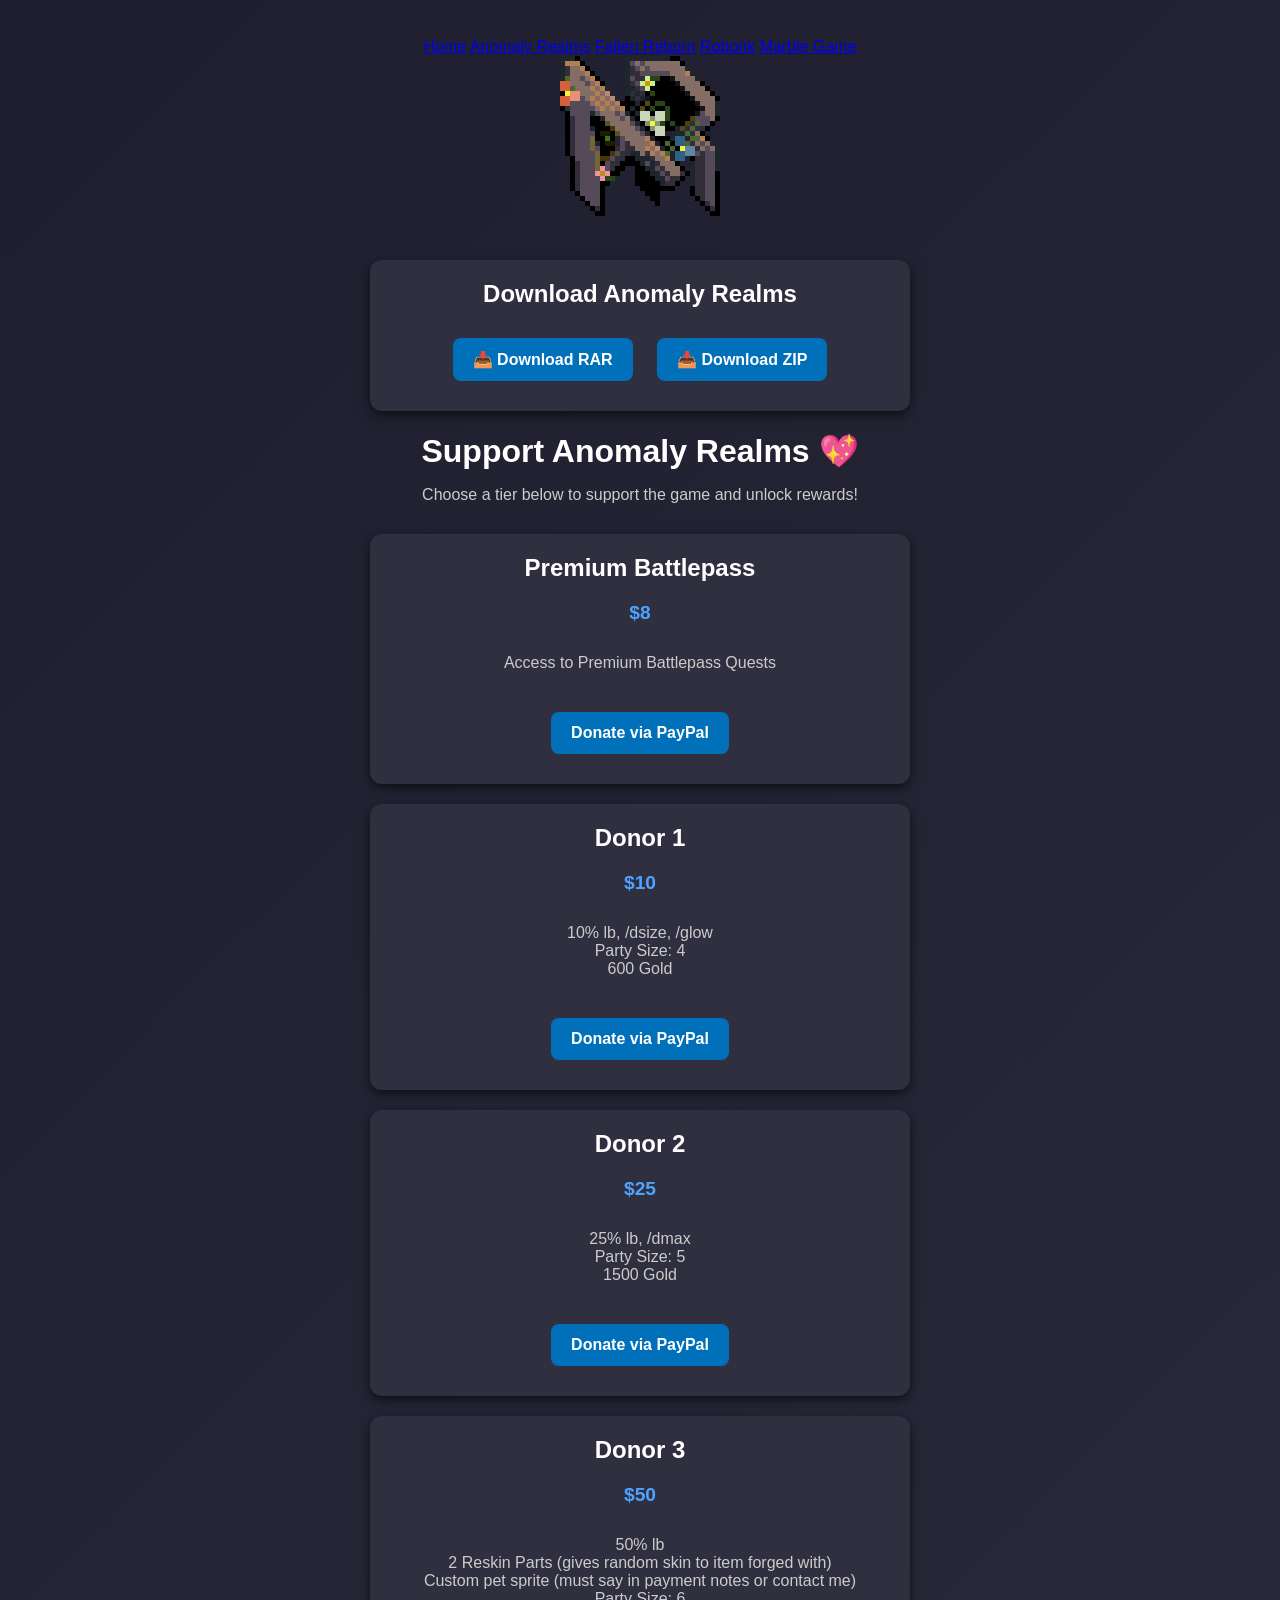
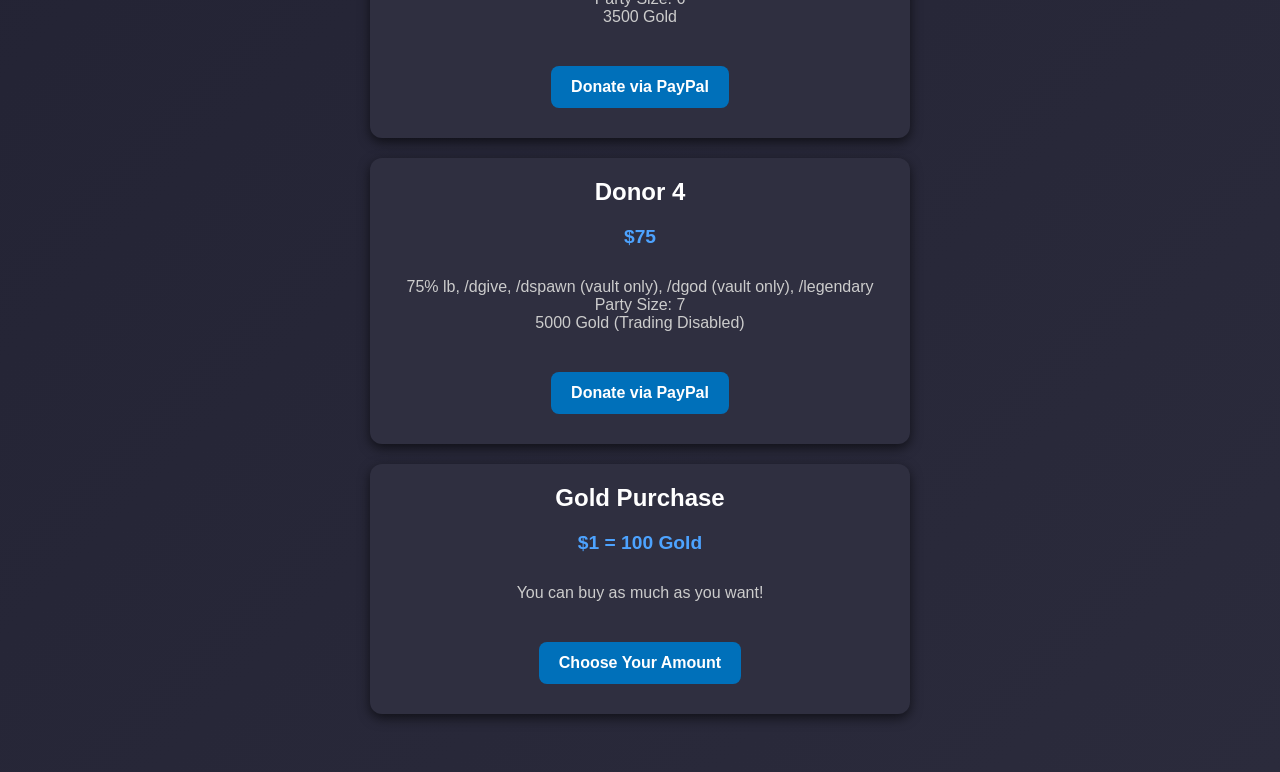
==== support/anomaly.html @ df29c0ed "push" ====
<!DOCTYPE html>
<html lang="en">
<head>
  <meta charset="UTF-8">
  <title>Support & Donations</title>
  <meta name="viewport" content="width=device-width, initial-scale=1">
  <style>
    body {
      font-family: Arial, sans-serif;
      background: linear-gradient(135deg, #1e1e2f, #2b2b3c);
      color: #f1f1f1;
      text-align: center;
      padding: 30px;
    }
    h1 {
      color: #ffffff;
      margin-bottom: 10px;
    }
    p {
      margin-bottom: 30px;
      color: #cccccc;
    }
    .tier, .download {
      background: #2f2f40;
      border-radius: 12px;
      padding: 20px;
      margin: 20px auto;
      max-width: 500px;
      box-shadow: 0 4px 12px rgba(0,0,0,0.6);
    }
    .tier h2, .download h2 {
      margin-top: 0;
      color: #ffffff;
    }
    .price {
      font-size: 1.2em;
      font-weight: bold;
      color: #4da3ff;
    }
    .donate-btn, .download-btn {
      display: inline-block;
      margin: 10px;
      padding: 12px 20px;
      background: #0070ba;
      color: white;
      border-radius: 8px;
      text-decoration: none;
      font-weight: bold;
      transition: background 0.3s;
    }
    .donate-btn:hover, .download-btn:hover {
      background: #005c94;
    }
    .logo {
      width: 160px;
      height: auto;
      margin-bottom: 20px;
    }
  </style>
</head>
<body>
    <!-- Navigation -->
    <nav>
    <a href="../index.html">Home</a>
    <a href="anomaly.html">Anomaly Realms</a>
    <a href="fallen.html">Fallen Reborn</a>
    <a href="robonk.html">Robonk</a>
    <a href="marble.html">Marble Game</a>
  </nav>

  <!-- Logo -->
  <img src="../logo.png" alt="Anomaly Realms Logo" class="logo">

  <!-- Download Section -->
  <div class="download">
    <h2>Download Anomaly Realms</h2>
    <a class="download-btn" href="https://github.com/WorkerDave/WorkerDave.github.io/raw/main/Anomaly.rar">📥 Download RAR</a>
    <a class="download-btn" href="https://github.com/WorkerDave/WorkerDave.github.io/raw/main/Anomaly.zip">📥 Download ZIP</a>
  </div>

  <h1>Support Anomaly Realms 💖</h1>
  <p>Choose a tier below to support the game and unlock rewards!</p>

  <!-- Premium Battlepass -->
  <div class="tier">
    <h2>Premium Battlepass</h2>
    <p class="price">$8</p>
    <p>Access to Premium Battlepass Quests</p>
    <a class="donate-btn" 
       href="https://www.paypal.com/paypalme/WorkerDave/8" 
       target="_blank">Donate via PayPal</a>
  </div>

  <!-- Donor 1 -->
  <div class="tier">
    <h2>Donor 1</h2>
    <p class="price">$10</p>
    <p>10% lb, /dsize, /glow<br>Party Size: 4<br>600 Gold</p>
    <a class="donate-btn" 
       href="https://www.paypal.com/paypalme/WorkerDave/10" 
       target="_blank">Donate via PayPal</a>
  </div>

  <!-- Donor 2 -->
  <div class="tier">
    <h2>Donor 2</h2>
    <p class="price">$25</p>
    <p>25% lb, /dmax<br>Party Size: 5<br>1500 Gold</p>
    <a class="donate-btn" 
       href="https://www.paypal.com/paypalme/WorkerDave/25" 
       target="_blank">Donate via PayPal</a>
  </div>

  <!-- Donor 3 -->
  <div class="tier">
    <h2>Donor 3</h2>
    <p class="price">$50</p>
    <p>50% lb<br>2 Reskin Parts  (gives random skin to item forged with)<br>Custom pet sprite (must say in payment notes or contact me)<br>Party Size: 6<br>3500 Gold</p>
    <a class="donate-btn" 
       href="https://www.paypal.com/paypalme/WorkerDave/50" 
       target="_blank">Donate via PayPal</a>
  </div>

  <!-- Donor 4 -->
  <div class="tier">
    <h2>Donor 4</h2>
    <p class="price">$75</p>
    <p>75% lb, /dgive, /dspawn (vault only), /dgod (vault only), /legendary<br>
    Party Size: 7<br>5000 Gold (Trading Disabled)</p>
    <a class="donate-btn" 
       href="https://www.paypal.com/paypalme/WorkerDave/75" 
       target="_blank">Donate via PayPal</a>
  </div>

  <!-- Gold Option -->
  <div class="tier">
    <h2>Gold Purchase</h2>
    <p class="price">$1 = 100 Gold</p>
    <p>You can buy as much as you want!</p>
    <a class="donate-btn" 
       href="https://www.paypal.com/paypalme/WorkerDave" 
       target="_blank">Choose Your Amount</a>
  </div>
</body>
</html>
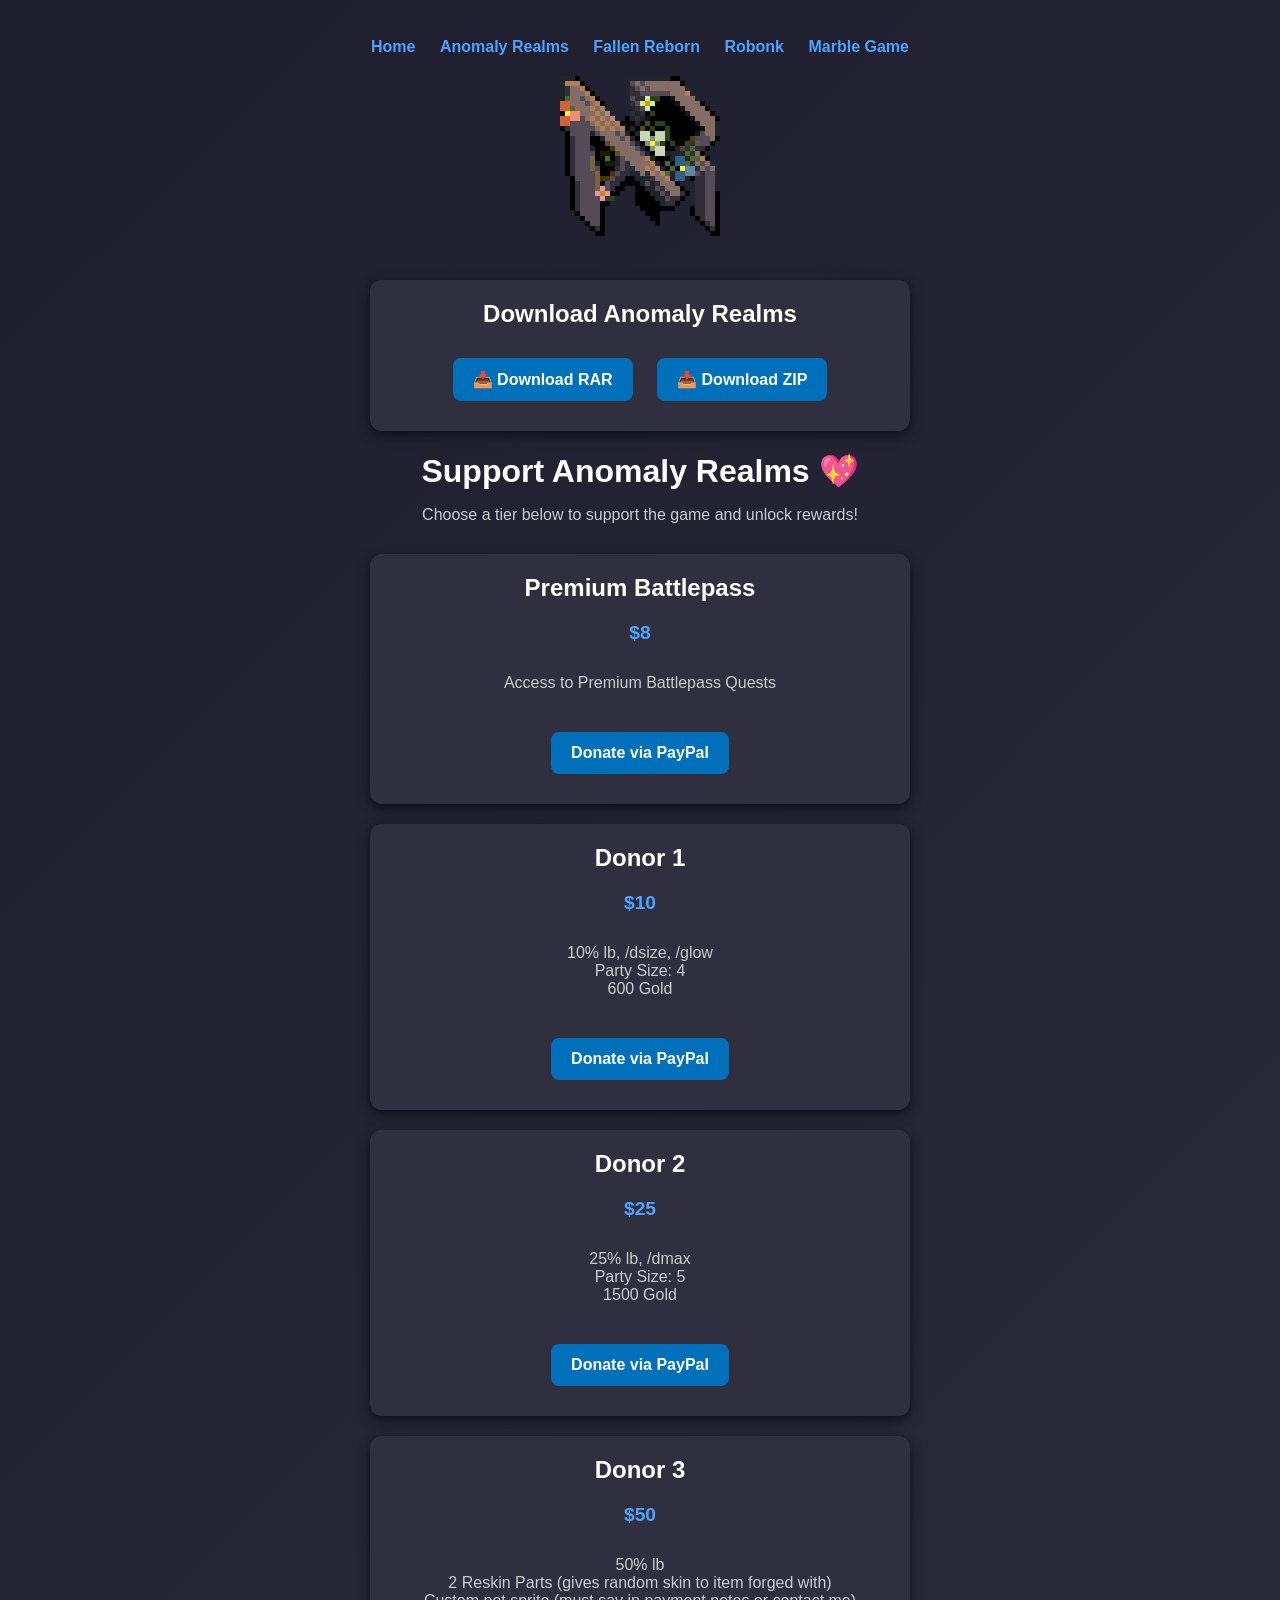
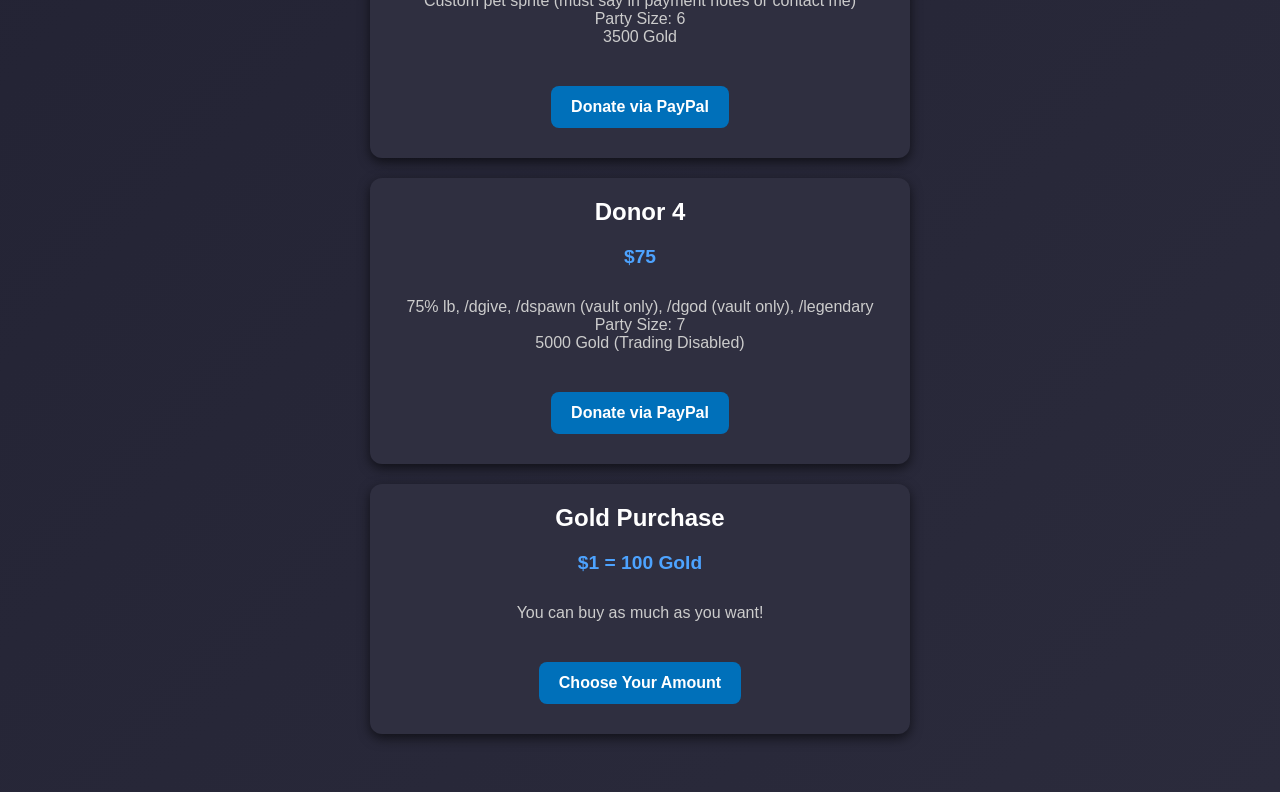
==== commit 1deb58b4: "pushy" ====
--- a/support/anomaly.html
+++ b/support/anomaly.html
@@ -11,6 +11,18 @@
       color: #f1f1f1;
       text-align: center;
       padding: 30px;
+    }
+    nav {
+      margin-bottom: 20px;
+    }
+    nav a {
+      color: #4da3ff;
+      text-decoration: none;
+      margin: 0 10px;
+      font-weight: bold;
+    }
+    nav a:hover {
+      text-decoration: underline;
     }
     h1 {
       color: #ffffff;
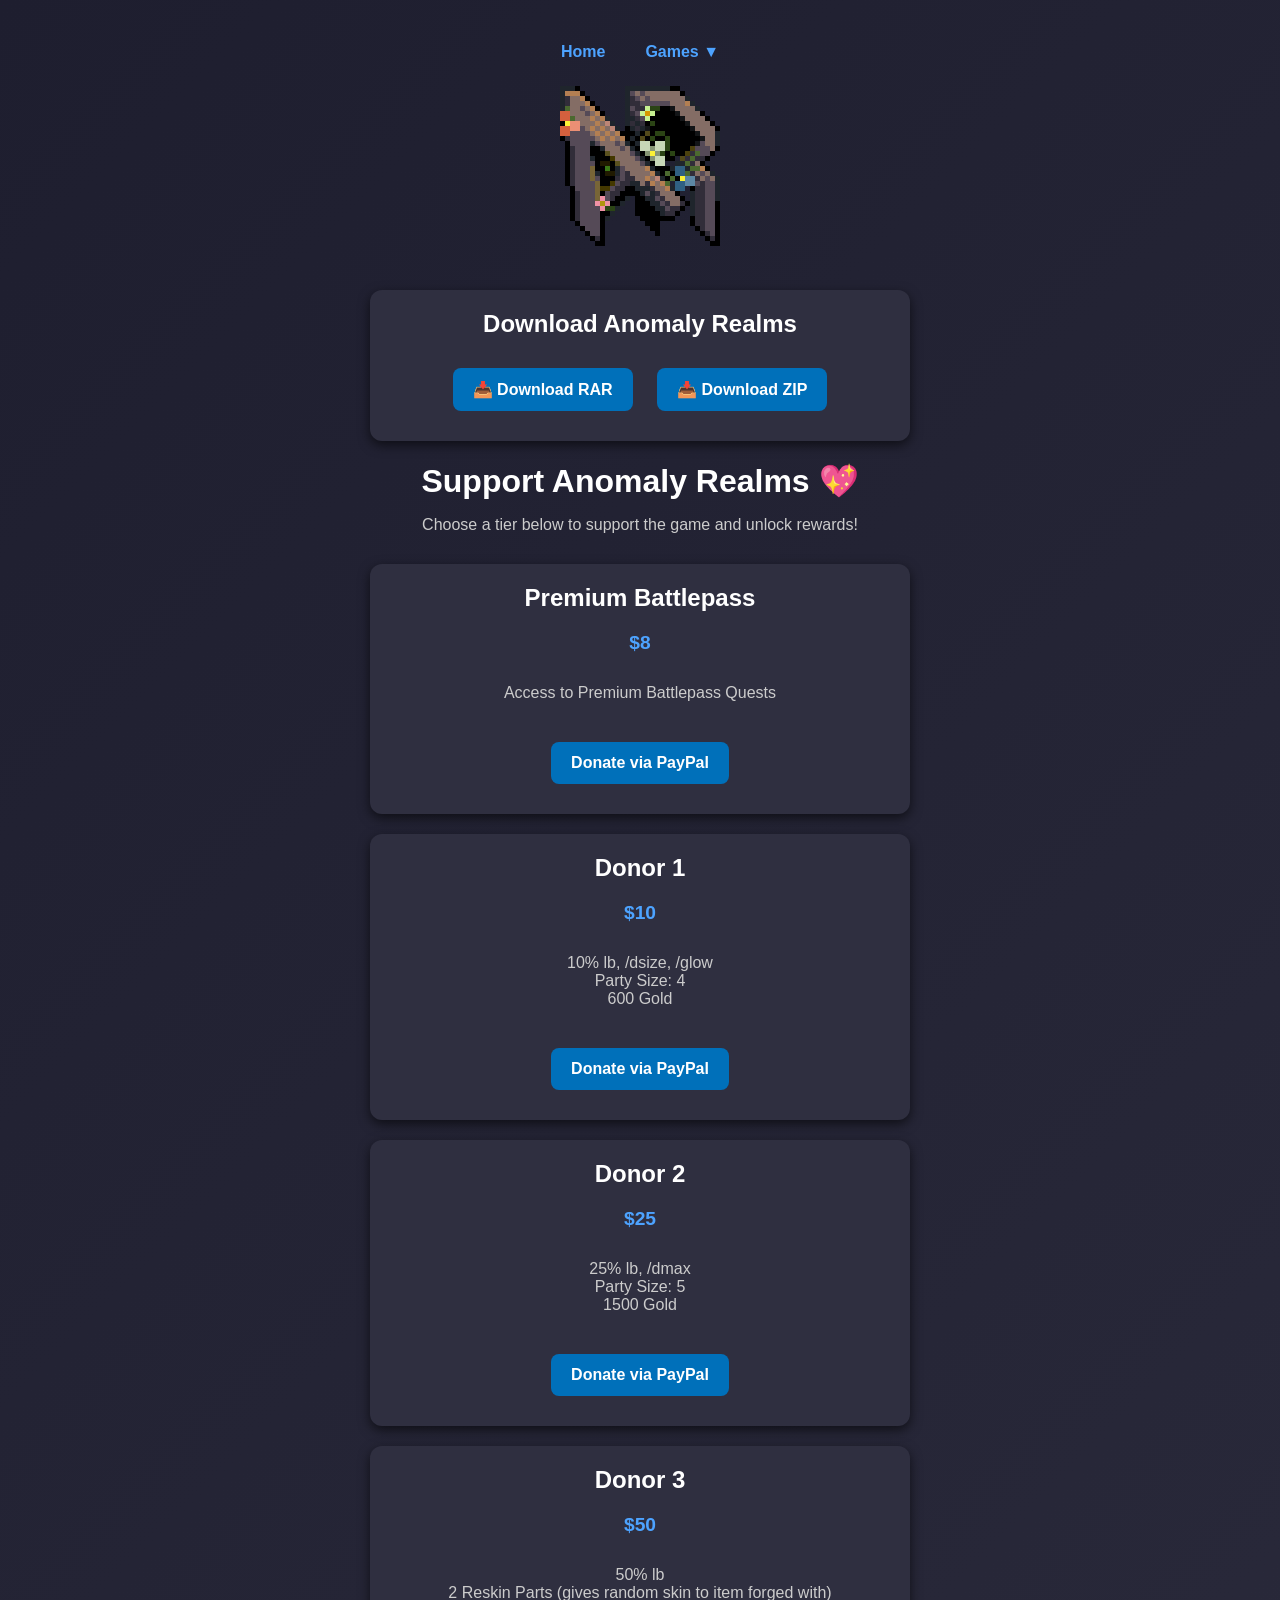
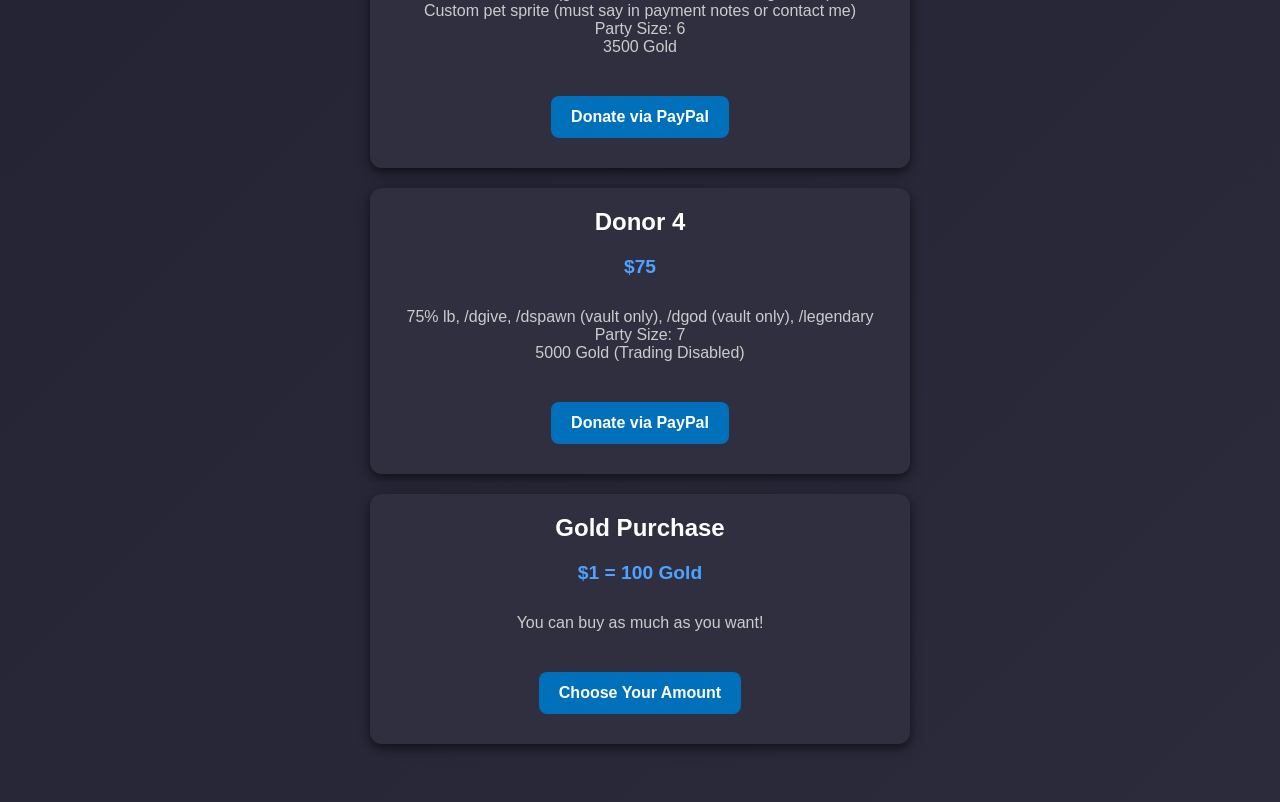
==== commit a95da558: "awdasd" ====
--- a/support/anomaly.html
+++ b/support/anomaly.html
@@ -15,14 +15,55 @@
     nav {
       margin-bottom: 20px;
     }
+    nav ul {
+      list-style: none;
+      padding: 0;
+      margin: 0;
+      display: flex;
+      justify-content: center;
+    }
+    nav li {
+      position: relative;
+    }
     nav a {
       color: #4da3ff;
       text-decoration: none;
       margin: 0 10px;
       font-weight: bold;
+      display: block;
+      padding: 5px 10px;
     }
     nav a:hover {
       text-decoration: underline;
+    }
+    .dropdown {
+      position: relative;
+    }
+    .dropdown-content {
+      display: none;
+      position: absolute;
+      background: #2f2f40;
+      min-width: 200px;
+      box-shadow: 0 4px 12px rgba(0,0,0,0.6);
+      border: 1px solid #4da3ff;
+      border-radius: 8px;
+      z-index: 1;
+      top: 100%;
+      left: 0;
+    }
+    .dropdown:hover .dropdown-content {
+      display: block;
+    }
+    .dropdown-content a {
+      margin: 0;
+      padding: 10px 15px;
+      border-bottom: 1px solid rgba(77, 163, 255, 0.2);
+    }
+    .dropdown-content a:last-child {
+      border-bottom: none;
+    }
+    .dropdown-content a:hover {
+      background: rgba(77, 163, 255, 0.1);
     }
     h1 {
       color: #ffffff;
@@ -72,16 +113,23 @@
 </head>
 <body>
     <!-- Navigation -->
-    <nav>
-    <a href="../index.html">Home</a>
-    <a href="anomaly.html">Anomaly Realms</a>
-    <a href="fallen.html">Fallen Reborn</a>
-    <a href="robonk.html">Robonk</a>
-    <a href="marble.html">Marble Game</a>
+  <nav>
+    <ul>
+      <li><a href="../index.html">Home</a></li>
+      <li class="dropdown">
+        <a href="#">Games ▼</a>
+        <div class="dropdown-content">
+          <a href="anomaly.html">Anomaly Realms</a>
+          <a href="fallen.html">Fallen Reborn</a>
+          <a href="robonk.html">Robonk</a>
+          <a href="marble.html">Marble Game</a>
+        </div>
+      </li>
+    </ul>
   </nav>
 
   <!-- Logo -->
-  <img src="../logo.png" alt="Anomaly Realms Logo" class="logo">
+  <img src="../anomaly.png" alt="Anomaly Realms Logo" class="logo">
 
   <!-- Download Section -->
   <div class="download">
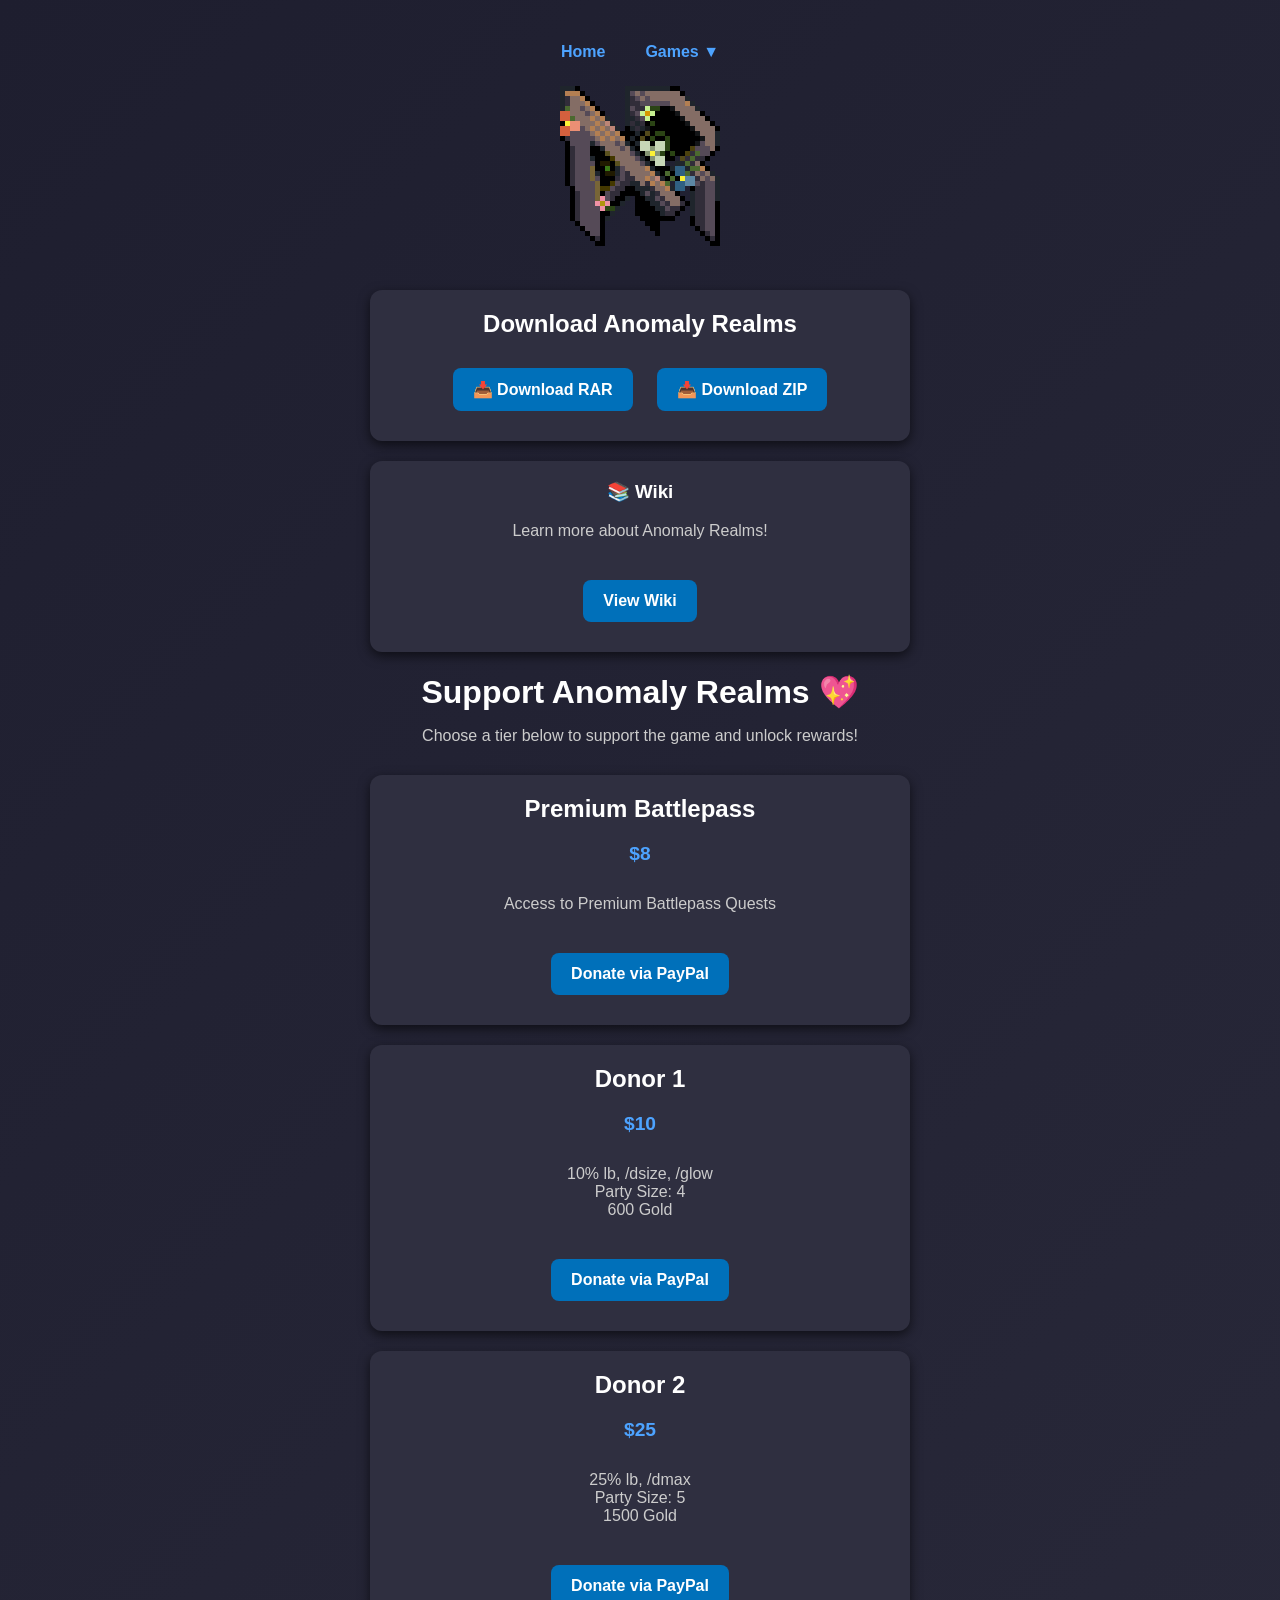
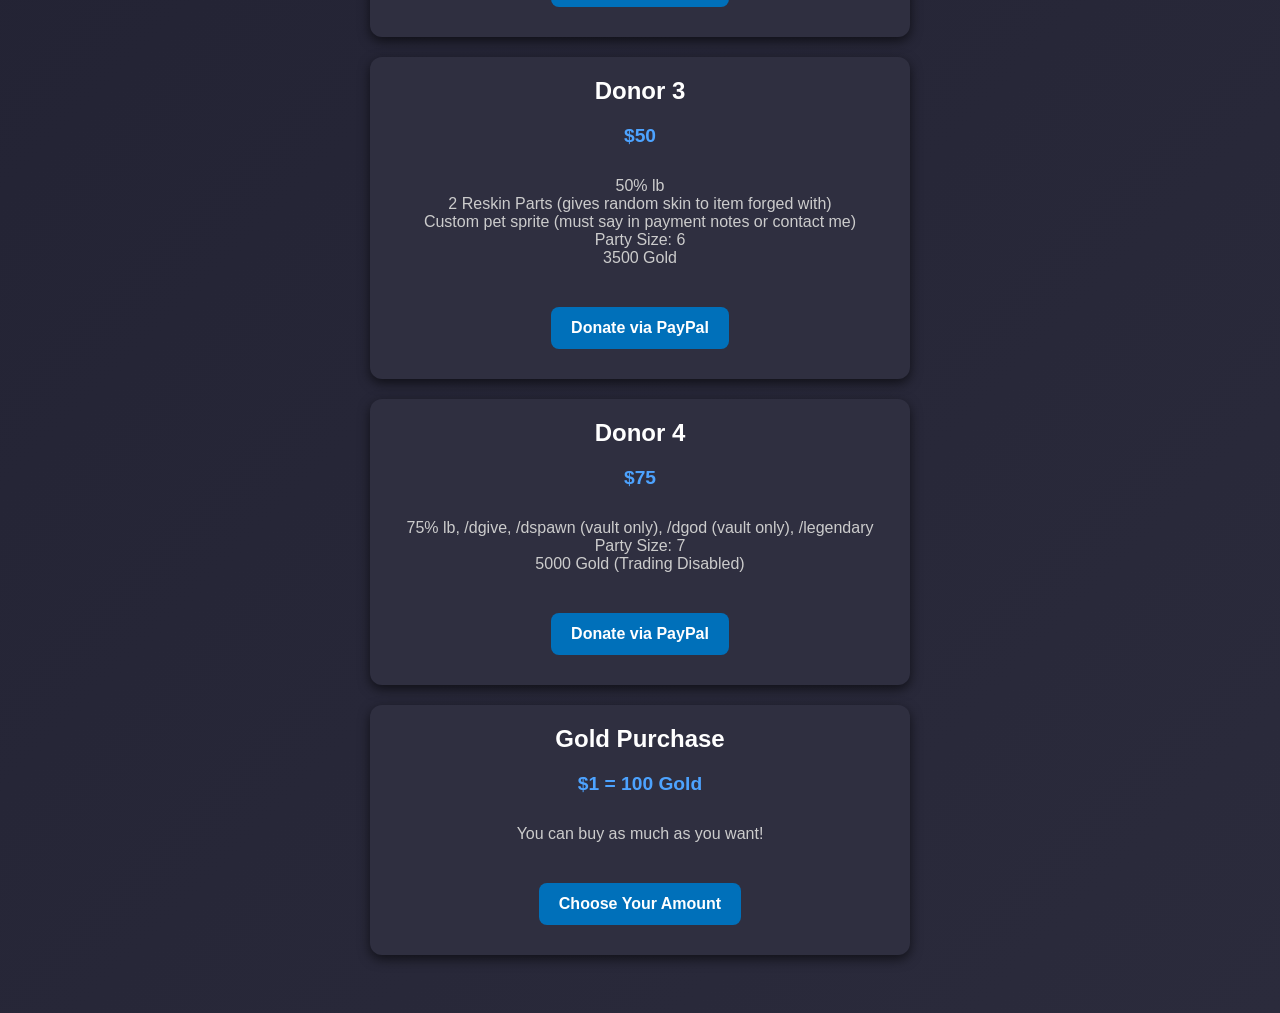
==== commit 810c5396: "push" ====
--- a/support/anomaly.html
+++ b/support/anomaly.html
@@ -73,7 +73,7 @@
       margin-bottom: 30px;
       color: #cccccc;
     }
-    .tier, .download {
+    .tier, .download, .wiki-section {
       background: #2f2f40;
       border-radius: 12px;
       padding: 20px;
@@ -81,7 +81,7 @@
       max-width: 500px;
       box-shadow: 0 4px 12px rgba(0,0,0,0.6);
     }
-    .tier h2, .download h2 {
+    .tier h2, .download h2, .wiki-section h3 {
       margin-top: 0;
       color: #ffffff;
     }
@@ -138,6 +138,13 @@
     <a class="download-btn" href="https://github.com/WorkerDave/WorkerDave.github.io/raw/main/Anomaly.zip">📥 Download ZIP</a>
   </div>
 
+  <!-- Wiki Section -->
+  <div class="wiki-section">
+    <h3>📚 Wiki</h3>
+    <p>Learn more about Anomaly Realms!</p>
+    <a class="download-btn" href="#">View Wiki</a>
+  </div>
+
   <h1>Support Anomaly Realms 💖</h1>
   <p>Choose a tier below to support the game and unlock rewards!</p>
 
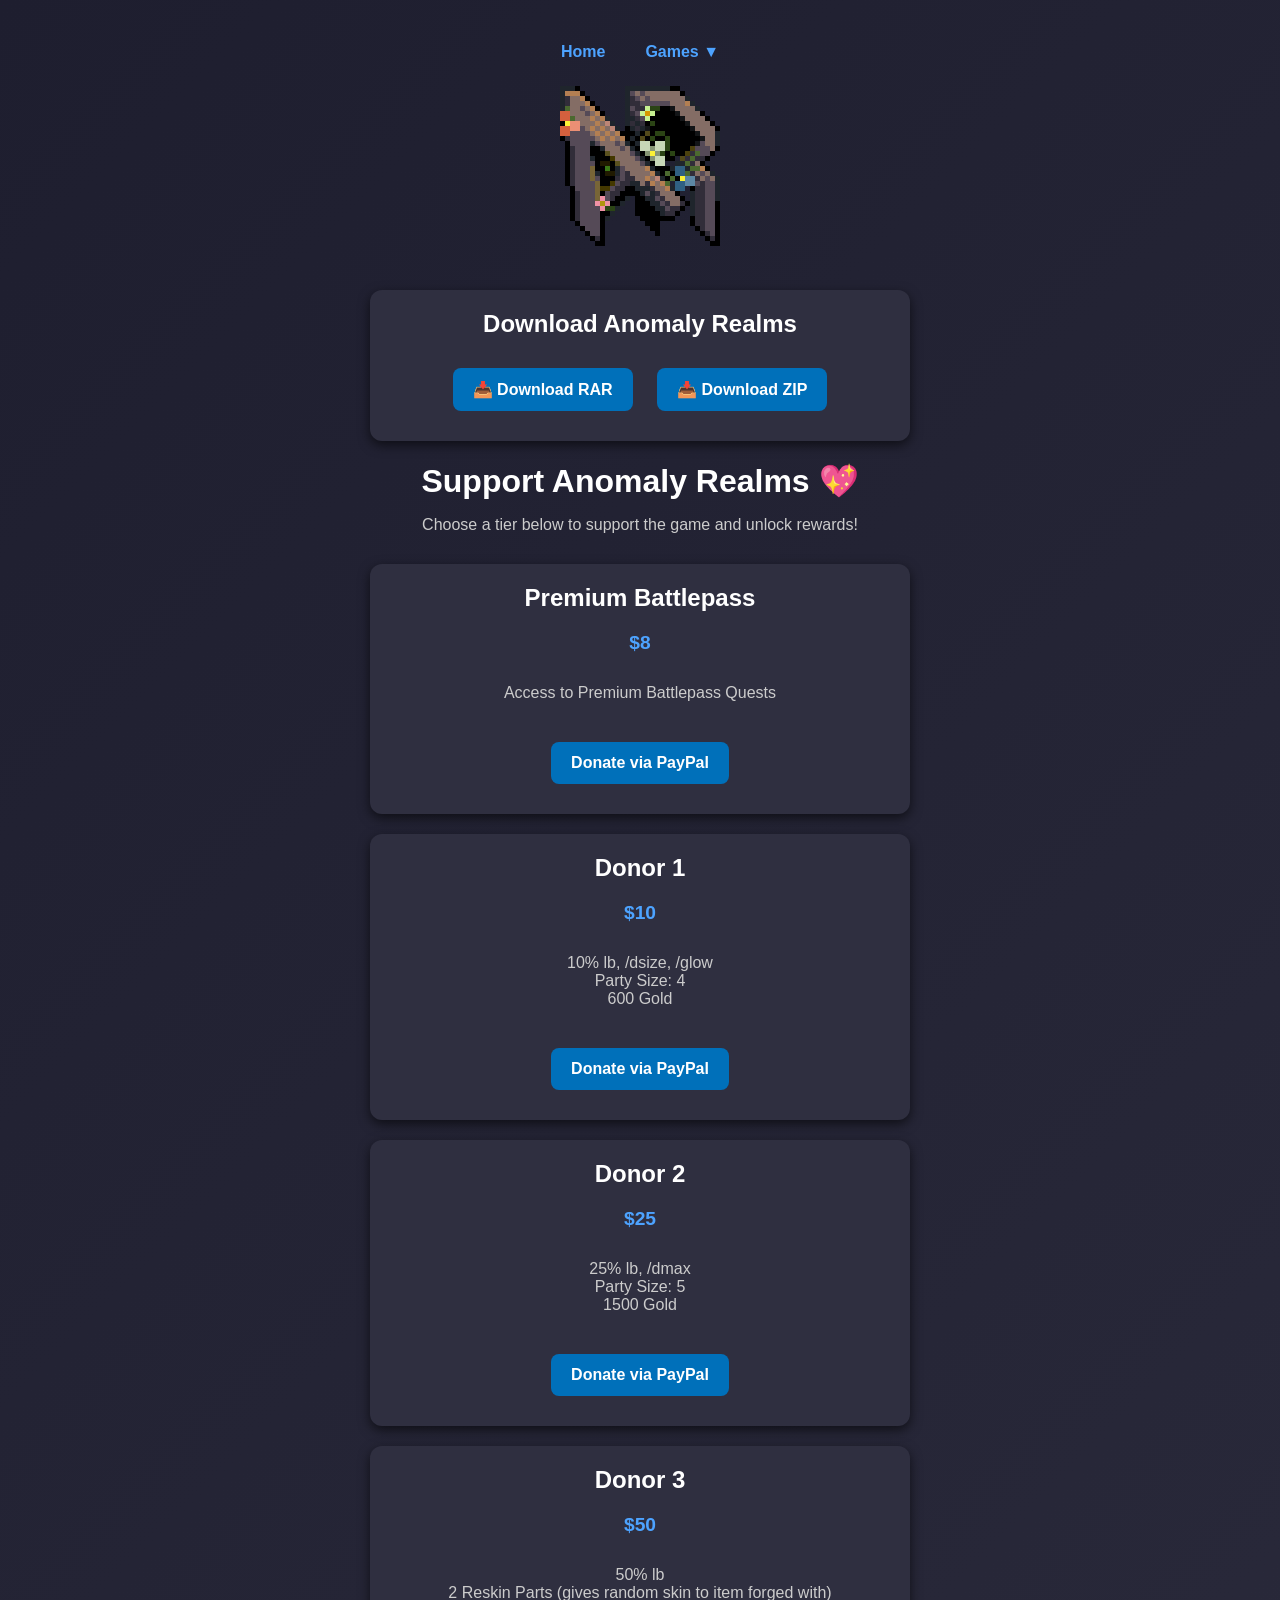
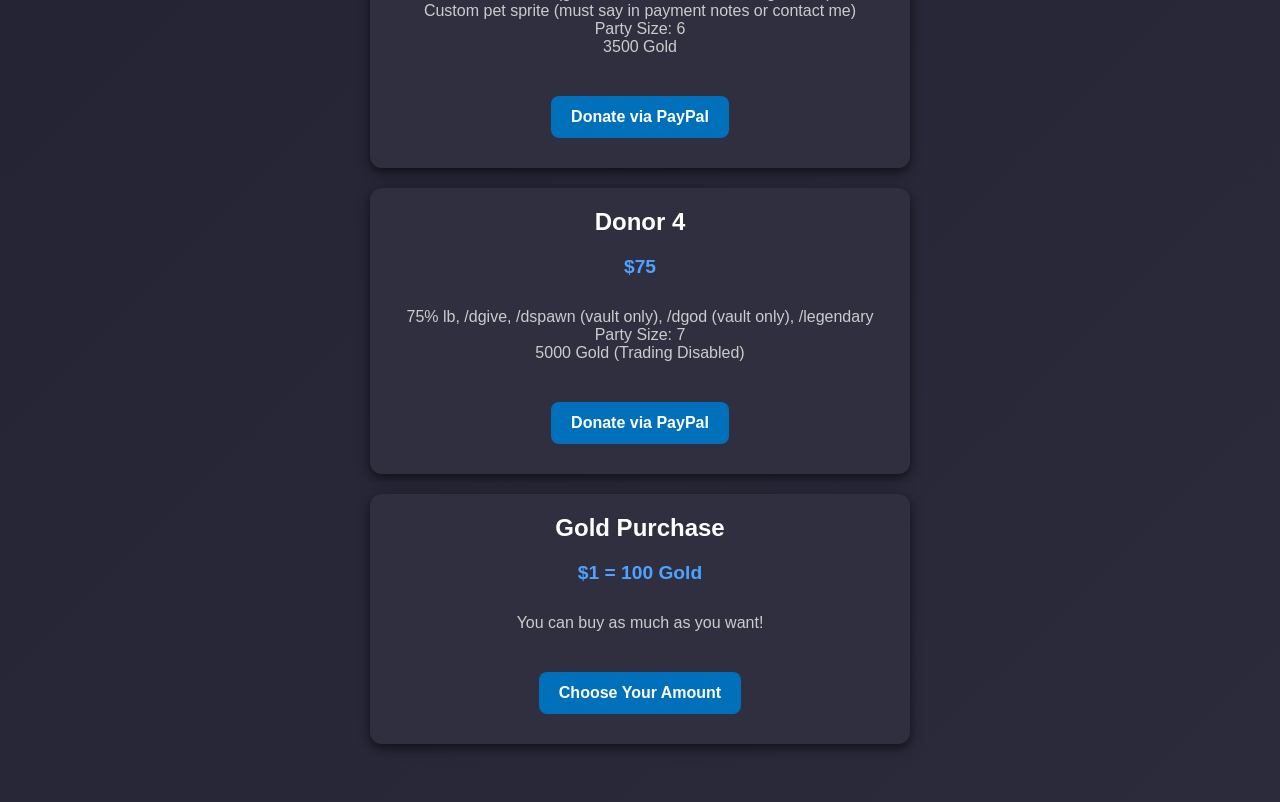
==== commit bf3439ed: "fix" ====
--- a/support/anomaly.html
+++ b/support/anomaly.html
@@ -73,7 +73,7 @@
       margin-bottom: 30px;
       color: #cccccc;
     }
-    .tier, .download, .wiki-section {
+    .tier, .download {
       background: #2f2f40;
       border-radius: 12px;
       padding: 20px;
@@ -81,7 +81,7 @@
       max-width: 500px;
       box-shadow: 0 4px 12px rgba(0,0,0,0.6);
     }
-    .tier h2, .download h2, .wiki-section h3 {
+    .tier h2, .download h2 {
       margin-top: 0;
       color: #ffffff;
     }
@@ -138,13 +138,6 @@
     <a class="download-btn" href="https://github.com/WorkerDave/WorkerDave.github.io/raw/main/Anomaly.zip">📥 Download ZIP</a>
   </div>
 
-  <!-- Wiki Section -->
-  <div class="wiki-section">
-    <h3>📚 Wiki</h3>
-    <p>Learn more about Anomaly Realms!</p>
-    <a class="download-btn" href="#">View Wiki</a>
-  </div>
-
   <h1>Support Anomaly Realms 💖</h1>
   <p>Choose a tier below to support the game and unlock rewards!</p>
 
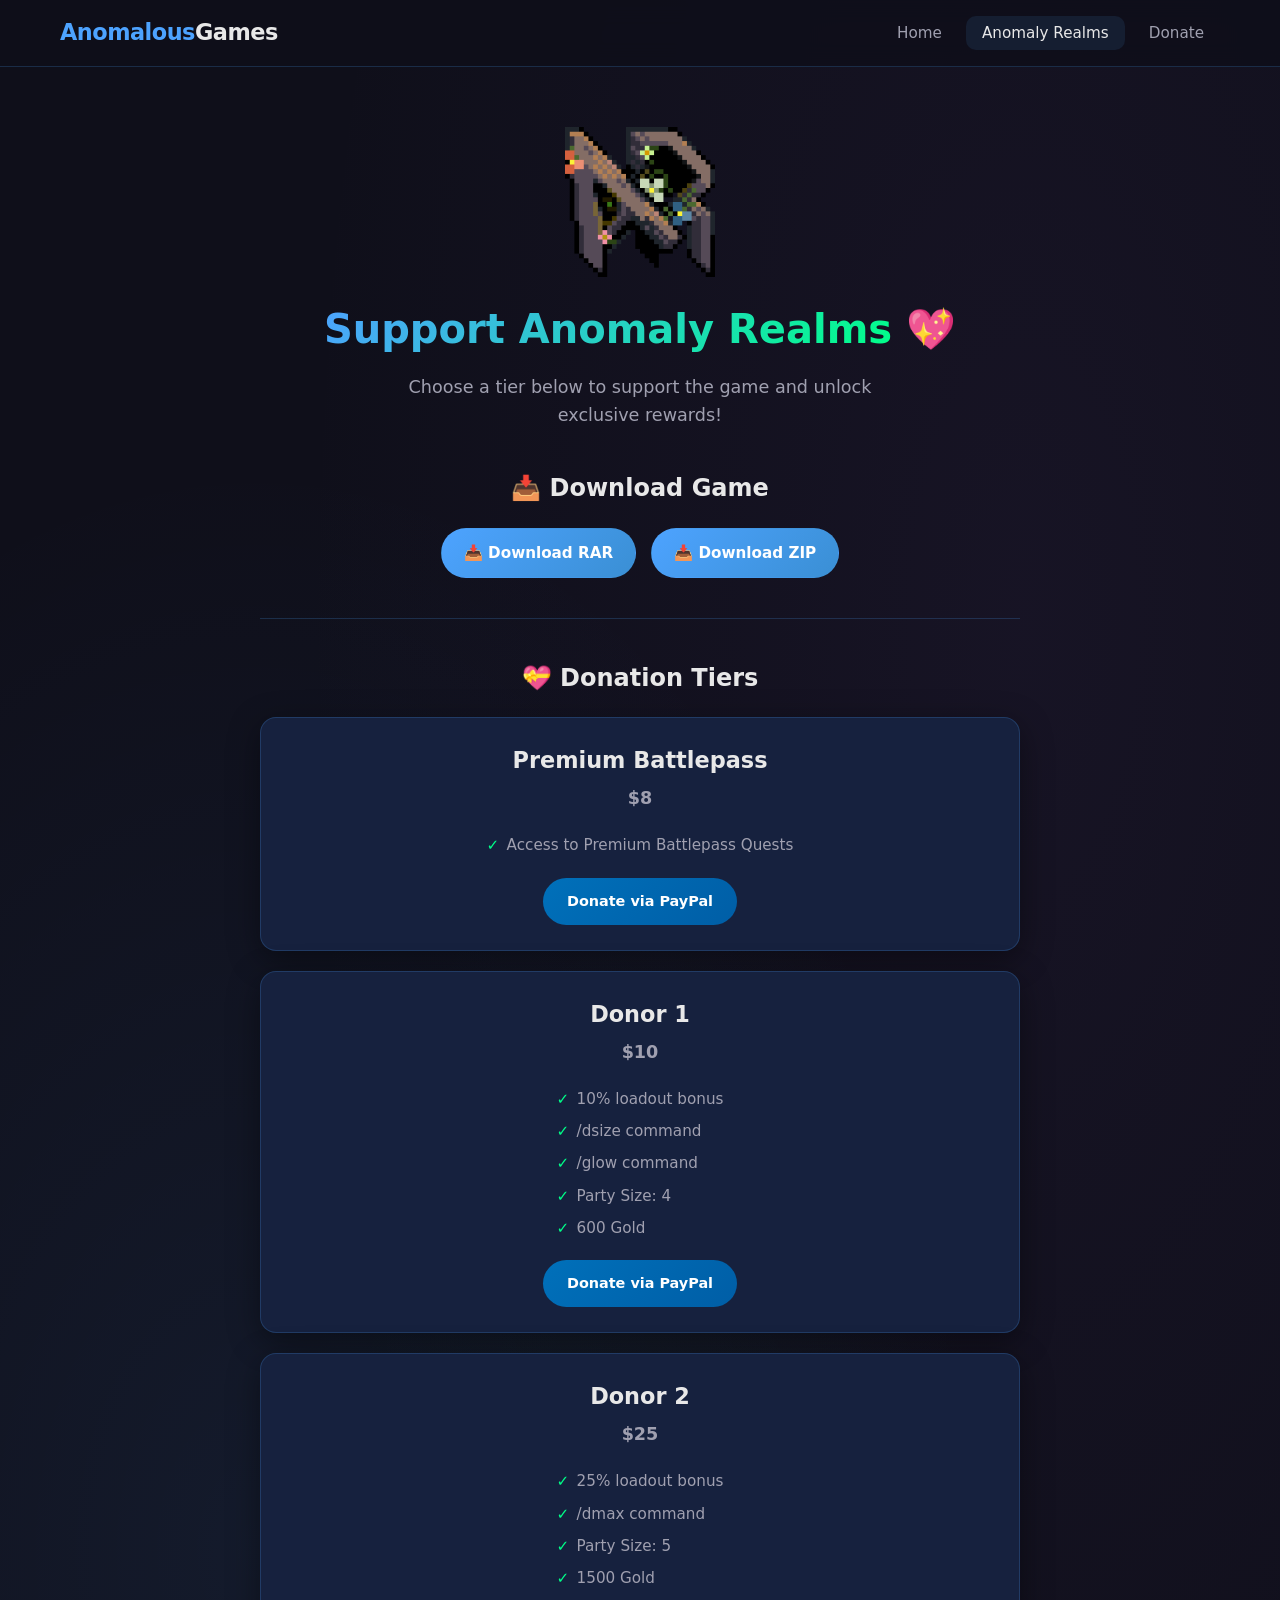
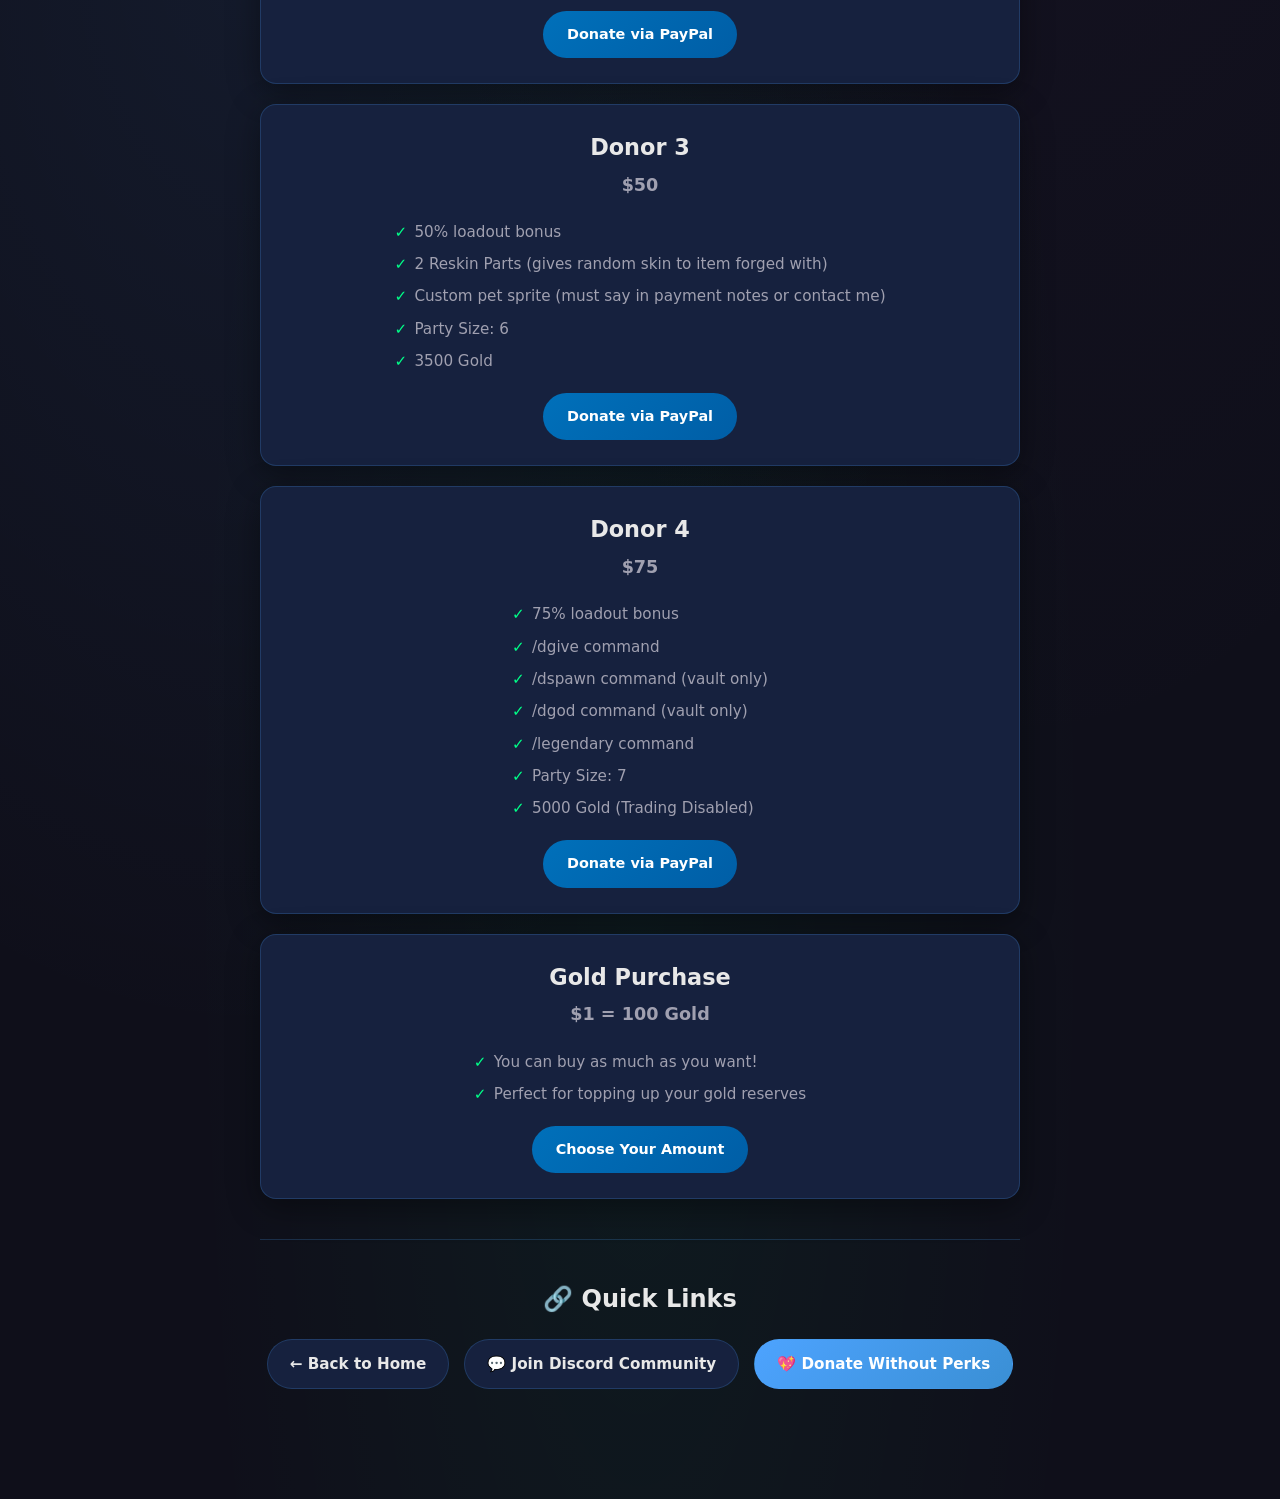
==== commit 1d6cb6cd: "dude" ====
--- a/support/anomaly.html
+++ b/support/anomaly.html
@@ -2,204 +2,150 @@
 <html lang="en">
 <head>
   <meta charset="UTF-8">
-  <title>Support & Donations</title>
+  <title>Anomaly Realms - Support & Donations</title>
   <meta name="viewport" content="width=device-width, initial-scale=1">
-  <style>
-    body {
-      font-family: Arial, sans-serif;
-      background: linear-gradient(135deg, #1e1e2f, #2b2b3c);
-      color: #f1f1f1;
-      text-align: center;
-      padding: 30px;
-    }
-    nav {
-      margin-bottom: 20px;
-    }
-    nav ul {
-      list-style: none;
-      padding: 0;
-      margin: 0;
-      display: flex;
-      justify-content: center;
-    }
-    nav li {
-      position: relative;
-    }
-    nav a {
-      color: #4da3ff;
-      text-decoration: none;
-      margin: 0 10px;
-      font-weight: bold;
-      display: block;
-      padding: 5px 10px;
-    }
-    nav a:hover {
-      text-decoration: underline;
-    }
-    .dropdown {
-      position: relative;
-    }
-    .dropdown-content {
-      display: none;
-      position: absolute;
-      background: #2f2f40;
-      min-width: 200px;
-      box-shadow: 0 4px 12px rgba(0,0,0,0.6);
-      border: 1px solid #4da3ff;
-      border-radius: 8px;
-      z-index: 1;
-      top: 100%;
-      left: 0;
-    }
-    .dropdown:hover .dropdown-content {
-      display: block;
-    }
-    .dropdown-content a {
-      margin: 0;
-      padding: 10px 15px;
-      border-bottom: 1px solid rgba(77, 163, 255, 0.2);
-    }
-    .dropdown-content a:last-child {
-      border-bottom: none;
-    }
-    .dropdown-content a:hover {
-      background: rgba(77, 163, 255, 0.1);
-    }
-    h1 {
-      color: #ffffff;
-      margin-bottom: 10px;
-    }
-    p {
-      margin-bottom: 30px;
-      color: #cccccc;
-    }
-    .tier, .download {
-      background: #2f2f40;
-      border-radius: 12px;
-      padding: 20px;
-      margin: 20px auto;
-      max-width: 500px;
-      box-shadow: 0 4px 12px rgba(0,0,0,0.6);
-    }
-    .tier h2, .download h2 {
-      margin-top: 0;
-      color: #ffffff;
-    }
-    .price {
-      font-size: 1.2em;
-      font-weight: bold;
-      color: #4da3ff;
-    }
-    .donate-btn, .download-btn {
-      display: inline-block;
-      margin: 10px;
-      padding: 12px 20px;
-      background: #0070ba;
-      color: white;
-      border-radius: 8px;
-      text-decoration: none;
-      font-weight: bold;
-      transition: background 0.3s;
-    }
-    .donate-btn:hover, .download-btn:hover {
-      background: #005c94;
-    }
-    .logo {
-      width: 160px;
-      height: auto;
-      margin-bottom: 20px;
-    }
-  </style>
+  <link rel="stylesheet" href="../styles.css">
 </head>
 <body>
-    <!-- Navigation -->
-  <nav>
-    <ul>
-      <li><a href="../index.html">Home</a></li>
-      <li class="dropdown">
-        <a href="#">Games ▼</a>
-        <div class="dropdown-content">
-          <a href="anomaly.html">Anomaly Realms</a>
-          <a href="fallen.html">Fallen Reborn</a>
-          <a href="robonk.html">Robonk</a>
-          <a href="marble.html">Marble Game</a>
-        </div>
-      </li>
-    </ul>
+  <!-- Navigation -->
+  <nav class="nav">
+    <div class="nav-container">
+      <a href="../index.html" class="nav-logo">Anomalous<span>Games</span></a>
+      <button class="nav-toggle" onclick="toggleMenu()" aria-label="Toggle menu">☰</button>
+      <ul class="nav-links" id="navLinks">
+        <li><a href="../index.html">Home</a></li>
+        <li><a href="anomaly.html" class="active">Anomaly Realms</a></li>
+        <li><a href="donate.html">Donate</a></li>
+      </ul>
+    </div>
   </nav>
 
-  <!-- Logo -->
-  <img src="../anomaly.png" alt="Anomaly Realms Logo" class="logo">
+  <!-- Support Page Content -->
+  <section class="support-page">
+    <div class="support-header">
+      <img src="../anomaly.png" alt="Anomaly Realms Logo" class="card-logo">
+      <h1><span class="grad">Support Anomaly Realms</span> 💖</h1>
+      <p>Choose a tier below to support the game and unlock exclusive rewards!</p>
+    </div>
 
-  <!-- Download Section -->
-  <div class="download">
-    <h2>Download Anomaly Realms</h2>
-    <a class="download-btn" href="https://github.com/WorkerDave/WorkerDave.github.io/raw/main/Anomaly.rar">📥 Download RAR</a>
-    <a class="download-btn" href="https://github.com/WorkerDave/WorkerDave.github.io/raw/main/Anomaly.zip">📥 Download ZIP</a>
-  </div>
+    <!-- Downloads Section -->
+    <h2 class="support-section-title">📥 Download Game</h2>
+    <div class="support-secondary">
+      <a href="https://github.com/WorkerDave/WorkerDave.github.io/raw/main/Anomaly.rar" class="card-btn primary">📥 Download RAR</a>
+      <a href="https://github.com/WorkerDave/WorkerDave.github.io/raw/main/Anomaly.zip" class="card-btn primary">📥 Download ZIP</a>
+    </div>
 
-  <h1>Support Anomaly Realms 💖</h1>
-  <p>Choose a tier below to support the game and unlock rewards!</p>
+    <div class="support-divider"></div>
 
-  <!-- Premium Battlepass -->
-  <div class="tier">
-    <h2>Premium Battlepass</h2>
-    <p class="price">$8</p>
-    <p>Access to Premium Battlepass Quests</p>
-    <a class="donate-btn" 
-       href="https://www.paypal.com/paypalme/WorkerDave/8" 
-       target="_blank">Donate via PayPal</a>
-  </div>
+    <!-- Donation Tiers -->
+    <h2 class="support-section-title">💝 Donation Tiers</h2>
 
-  <!-- Donor 1 -->
-  <div class="tier">
-    <h2>Donor 1</h2>
-    <p class="price">$10</p>
-    <p>10% lb, /dsize, /glow<br>Party Size: 4<br>600 Gold</p>
-    <a class="donate-btn" 
-       href="https://www.paypal.com/paypalme/WorkerDave/10" 
-       target="_blank">Donate via PayPal</a>
-  </div>
+    <!-- Premium Battlepass -->
+    <div class="tier-card">
+      <h3 class="tier-name">Premium Battlepass</h3>
+      <p class="tier-price">$8</p>
+      <div class="tier-perks">
+        <ul>
+          <li><span>Access to Premium Battlepass Quests</span></li>
+        </ul>
+      </div>
+      <a href="https://www.paypal.com/paypalme/WorkerDave/8" target="_blank" class="tier-btn paypal">Donate via PayPal</a>
+    </div>
 
-  <!-- Donor 2 -->
-  <div class="tier">
-    <h2>Donor 2</h2>
-    <p class="price">$25</p>
-    <p>25% lb, /dmax<br>Party Size: 5<br>1500 Gold</p>
-    <a class="donate-btn" 
-       href="https://www.paypal.com/paypalme/WorkerDave/25" 
-       target="_blank">Donate via PayPal</a>
-  </div>
+    <!-- Donor 1 -->
+    <div class="tier-card">
+      <h3 class="tier-name">Donor 1</h3>
+      <p class="tier-price">$10</p>
+      <div class="tier-perks">
+        <ul>
+          <li><span>10% loadout bonus</span></li>
+          <li><span>/dsize command</span></li>
+          <li><span>/glow command</span></li>
+          <li><span>Party Size: 4</span></li>
+          <li><span>600 Gold</span></li>
+        </ul>
+      </div>
+      <a href="https://www.paypal.com/paypalme/WorkerDave/10" target="_blank" class="tier-btn paypal">Donate via PayPal</a>
+    </div>
 
-  <!-- Donor 3 -->
-  <div class="tier">
-    <h2>Donor 3</h2>
-    <p class="price">$50</p>
-    <p>50% lb<br>2 Reskin Parts  (gives random skin to item forged with)<br>Custom pet sprite (must say in payment notes or contact me)<br>Party Size: 6<br>3500 Gold</p>
-    <a class="donate-btn" 
-       href="https://www.paypal.com/paypalme/WorkerDave/50" 
-       target="_blank">Donate via PayPal</a>
-  </div>
+    <!-- Donor 2 -->
+    <div class="tier-card">
+      <h3 class="tier-name">Donor 2</h3>
+      <p class="tier-price">$25</p>
+      <div class="tier-perks">
+        <ul>
+          <li><span>25% loadout bonus</span></li>
+          <li><span>/dmax command</span></li>
+          <li><span>Party Size: 5</span></li>
+          <li><span>1500 Gold</span></li>
+        </ul>
+      </div>
+      <a href="https://www.paypal.com/paypalme/WorkerDave/25" target="_blank" class="tier-btn paypal">Donate via PayPal</a>
+    </div>
 
-  <!-- Donor 4 -->
-  <div class="tier">
-    <h2>Donor 4</h2>
-    <p class="price">$75</p>
-    <p>75% lb, /dgive, /dspawn (vault only), /dgod (vault only), /legendary<br>
-    Party Size: 7<br>5000 Gold (Trading Disabled)</p>
-    <a class="donate-btn" 
-       href="https://www.paypal.com/paypalme/WorkerDave/75" 
-       target="_blank">Donate via PayPal</a>
-  </div>
+    <!-- Donor 3 -->
+    <div class="tier-card">
+      <h3 class="tier-name">Donor 3</h3>
+      <p class="tier-price">$50</p>
+      <div class="tier-perks">
+        <ul>
+          <li><span>50% loadout bonus</span></li>
+          <li><span>2 Reskin Parts (gives random skin to item forged with)</span></li>
+          <li><span>Custom pet sprite (must say in payment notes or contact me)</span></li>
+          <li><span>Party Size: 6</span></li>
+          <li><span>3500 Gold</span></li>
+        </ul>
+      </div>
+      <a href="https://www.paypal.com/paypalme/WorkerDave/50" target="_blank" class="tier-btn paypal">Donate via PayPal</a>
+    </div>
 
-  <!-- Gold Option -->
-  <div class="tier">
-    <h2>Gold Purchase</h2>
-    <p class="price">$1 = 100 Gold</p>
-    <p>You can buy as much as you want!</p>
-    <a class="donate-btn" 
-       href="https://www.paypal.com/paypalme/WorkerDave" 
-       target="_blank">Choose Your Amount</a>
-  </div>
+    <!-- Donor 4 -->
+    <div class="tier-card">
+      <h3 class="tier-name">Donor 4</h3>
+      <p class="tier-price">$75</p>
+      <div class="tier-perks">
+        <ul>
+          <li><span>75% loadout bonus</span></li>
+          <li><span>/dgive command</span></li>
+          <li><span>/dspawn command (vault only)</span></li>
+          <li><span>/dgod command (vault only)</span></li>
+          <li><span>/legendary command</span></li>
+          <li><span>Party Size: 7</span></li>
+          <li><span>5000 Gold (Trading Disabled)</span></li>
+        </ul>
+      </div>
+      <a href="https://www.paypal.com/paypalme/WorkerDave/75" target="_blank" class="tier-btn paypal">Donate via PayPal</a>
+    </div>
+
+    <!-- Gold Purchase -->
+    <div class="tier-card">
+      <h3 class="tier-name">Gold Purchase</h3>
+      <p class="tier-price">$1 = 100 Gold</p>
+      <div class="tier-perks">
+        <ul>
+          <li><span>You can buy as much as you want!</span></li>
+          <li><span>Perfect for topping up your gold reserves</span></li>
+        </ul>
+      </div>
+      <a href="https://www.paypal.com/paypalme/WorkerDave" target="_blank" class="tier-btn paypal">Choose Your Amount</a>
+    </div>
+
+    <div class="support-divider"></div>
+
+    <!-- Quick Links -->
+    <h2 class="support-section-title">🔗 Quick Links</h2>
+    <div class="support-secondary">
+      <a href="../index.html">← Back to Home</a>
+      <a href="https://discord.gg/your-discord-link">💬 Join Discord Community</a>
+      <a href="donate.html" class="primary">💖 Donate Without Perks</a>
+    </div>
+  </section>
+
+  <script>
+    function toggleMenu() {
+      const navLinks = document.getElementById('navLinks');
+      navLinks.classList.toggle('open');
+    }
+  </script>
 </body>
 </html>
--- a/styles.css
+++ b/styles.css
@@ -0,0 +1,743 @@
+/* ===== RESET & BASE ===== */
+*, *::before, *::after {
+  box-sizing: border-box;
+  margin: 0;
+  padding: 0;
+}
+
+:root {
+  --bg-primary: #0f0f1a;
+  --bg-secondary: #1a1a2e;
+  --bg-card: #16213e;
+  --bg-card-hover: #1a2745;
+  --text-primary: #e8e8e8;
+  --text-secondary: #a0a0b0;
+  --accent-blue: #4da3ff;
+  --accent-blue-deep: #3a8fd4;
+  --accent-soft: rgba(77, 163, 255, 0.1);
+  --accent-purple: #764ba2;
+  --accent-pink: #f093fb;
+  --accent-green: #00ff88;
+  --accent-yellow: #FFFF00;
+  --accent-cyan: #00f2fe;
+  --accent-red: #f5576c;
+  --border-color: rgba(77, 163, 255, 0.2);
+  --shadow: 0 8px 32px rgba(0, 0, 0, 0.4);
+  --shadow-hover: 0 12px 40px rgba(77, 163, 255, 0.25);
+  --radius: 16px;
+  --radius-sm: 10px;
+}
+
+html { scroll-behavior: smooth; }
+
+body {
+  font-family: 'Segoe UI', system-ui, -apple-system, sans-serif;
+  background: var(--bg-primary);
+  background-image:
+    radial-gradient(ellipse at 20% 50%, rgba(77, 163, 255, 0.08) 0%, transparent 50%),
+    radial-gradient(ellipse at 80% 20%, rgba(118, 75, 162, 0.08) 0%, transparent 50%),
+    radial-gradient(ellipse at 50% 80%, rgba(0, 255, 136, 0.05) 0%, transparent 50%);
+  color: var(--text-primary);
+  line-height: 1.6;
+  min-height: 100vh;
+}
+
+/* ===== NAVIGATION ===== */
+.nav {
+  position: sticky;
+  top: 0;
+  z-index: 100;
+  background: rgba(15, 15, 26, 0.9);
+  backdrop-filter: blur(12px);
+  border-bottom: 1px solid var(--border-color);
+  padding: 15px 0;
+}
+
+.nav-container {
+  max-width: 1200px;
+  margin: 0 auto;
+  padding: 0 20px;
+  display: flex;
+  justify-content: space-between;
+  align-items: center;
+}
+
+.nav-logo {
+  font-size: 1.4em;
+  font-weight: 700;
+  color: var(--accent-blue);
+  text-decoration: none;
+  letter-spacing: -0.5px;
+}
+
+.nav-logo span { color: var(--text-primary); }
+
+.nav-links {
+  display: flex;
+  list-style: none;
+  gap: 8px;
+  align-items: center;
+}
+
+.nav-links a {
+  color: var(--text-secondary);
+  text-decoration: none;
+  padding: 8px 16px;
+  border-radius: var(--radius-sm);
+  font-weight: 500;
+  font-size: 0.95em;
+  transition: all 0.2s ease;
+}
+
+.nav-links a:hover,
+.nav-links a.active {
+  color: var(--text-primary);
+  background: var(--accent-soft);
+}
+
+.nav-toggle {
+  display: none;
+  background: none;
+  border: none;
+  color: var(--text-primary);
+  font-size: 1.5em;
+  cursor: pointer;
+  padding: 5px;
+}
+
+@media (max-width: 768px) {
+  .nav-toggle { display: block; }
+  .nav-links {
+    display: none;
+    flex-direction: column;
+    position: absolute;
+    top: 100%;
+    left: 0;
+    right: 0;
+    background: var(--bg-secondary);
+    padding: 10px 0;
+    border-bottom: 1px solid var(--border-color);
+    box-shadow: var(--shadow);
+  }
+  .nav-links.open { display: flex; }
+  .nav-links li { width: 100%; }
+  .nav-links a {
+    display: block;
+    padding: 12px 20px;
+    width: 100%;
+  }
+}
+
+/* ===== HERO SECTION ===== */
+.hero {
+  text-align: center;
+  padding: 80px 20px 60px;
+  max-width: 800px;
+  margin: 0 auto;
+}
+
+.hero-badge {
+  display: inline-block;
+  background: linear-gradient(135deg, rgba(77, 163, 255, 0.2), rgba(0, 255, 136, 0.2));
+  border: 1px solid rgba(77, 163, 255, 0.3);
+  padding: 6px 16px;
+  border-radius: 20px;
+  font-size: 0.85em;
+  color: var(--accent-blue);
+  margin-bottom: 20px;
+  letter-spacing: 0.5px;
+}
+
+.hero h1 {
+  font-size: 3.5em;
+  font-weight: 800;
+  margin-bottom: 16px;
+  line-height: 1.1;
+  color: var(--text-primary);
+}
+
+/* Gradient only applies to text inside .grad — keeps emojis uncolored */
+.grad {
+  background: linear-gradient(135deg, var(--accent-blue), var(--accent-green));
+  -webkit-background-clip: text;
+  -webkit-text-fill-color: transparent;
+  background-clip: text;
+}
+
+.hero p {
+  font-size: 1.25em;
+  color: var(--text-secondary);
+  max-width: 600px;
+  margin: 0 auto 30px;
+}
+
+.hero-buttons {
+  display: flex;
+  gap: 15px;
+  justify-content: center;
+  flex-wrap: wrap;
+}
+
+.btn {
+  display: inline-flex;
+  align-items: center;
+  gap: 8px;
+  padding: 14px 28px;
+  border-radius: 50px;
+  font-weight: 600;
+  font-size: 1em;
+  text-decoration: none;
+  transition: all 0.3s ease;
+  cursor: pointer;
+  border: none;
+}
+
+.btn-primary {
+  background: linear-gradient(135deg, var(--accent-blue), var(--accent-blue-deep));
+  color: white;
+  box-shadow: 0 4px 20px rgba(77, 163, 255, 0.4);
+}
+
+.btn-primary:hover {
+  transform: translateY(-2px);
+  box-shadow: 0 6px 25px rgba(77, 163, 255, 0.5);
+}
+
+.btn-secondary {
+  background: rgba(255, 255, 255, 0.1);
+  color: var(--text-primary);
+  border: 1px solid var(--border-color);
+  backdrop-filter: blur(4px);
+}
+
+.btn-secondary:hover {
+  background: rgba(255, 255, 255, 0.15);
+  border-color: rgba(77, 163, 255, 0.4);
+}
+
+/* ===== GAMES SECTION ===== */
+
+
+.games-section {
+  max-width: 1200px;
+  margin: 0 auto;
+  padding: 40px 20px 80px;
+}
+
+.section-header {
+  text-align: center;
+  margin-bottom: 50px;
+}
+
+.section-header h2 {
+  font-size: 2.2em;
+  font-weight: 700;
+  margin-bottom: 12px;
+  color: var(--text-primary);
+}
+
+.section-header p {
+  color: var(--text-secondary);
+  font-size: 1.1em;
+}
+
+.games-grid {
+  display: grid;
+  grid-template-columns: repeat(auto-fit, minmax(280px, 1fr));
+  gap: 30px;
+}
+
+.game-card {
+  background: var(--bg-card);
+  border-radius: var(--radius);
+  overflow: hidden;
+  border: 1px solid var(--border-color);
+  transition: all 0.3s ease;
+  box-shadow: var(--shadow);
+}
+
+.game-card:hover {
+  transform: translateY(-10px);
+  box-shadow: var(--shadow-hover);
+}
+
+.game-card.anomaly {
+  border-color: rgba(0, 255, 136, 0.3);
+  background: linear-gradient(135deg, rgba(0, 255, 136, 0.1), rgba(77, 163, 255, 0.1));
+}
+
+.game-card.fallen {
+  border-color: rgba(118, 75, 162, 0.3);
+  background: linear-gradient(135deg, rgba(118, 75, 162, 0.1), rgba(240, 147, 251, 0.1));
+}
+
+.game-card.robonk {
+  border-color: rgba(255, 255, 0, 0.3);
+  background: linear-gradient(135deg, rgba(255, 255, 0, 0.1), rgba(245, 87, 108, 0.1));
+}
+
+.game-card.marble {
+  border-color: rgba(79, 172, 254, 0.3);
+  background: linear-gradient(135deg, rgba(79, 172, 254, 0.1), rgba(0, 242, 254, 0.1));
+}
+
+.card-content {
+  padding: 30px;
+  text-align: center;
+}
+
+.card-logo {
+  display: block;
+  width: 100%;
+  max-width: 200px;
+  height: auto;
+  margin: 0 auto 20px;
+  object-fit: contain;
+}
+
+.card-title {
+  font-size: 1.6em;
+  font-weight: 700;
+  margin-bottom: 12px;
+  color: var(--text-primary);
+}
+
+.card-description {
+  color: var(--text-secondary);
+  font-size: 0.95em;
+  line-height: 1.5;
+  margin-bottom: 20px;
+}
+
+.card-status {
+  display: inline-flex;
+  align-items: center;
+  gap: 6px;
+  padding: 4px 12px;
+  border-radius: 20px;
+  font-size: 0.8em;
+  font-weight: 600;
+  margin-bottom: 20px;
+}
+
+.status-available {
+  background: rgba(0, 255, 136, 0.15);
+  color: var(--accent-green);
+  border: 1px solid rgba(0, 255, 136, 0.3);
+}
+
+.status-coming {
+  background: rgba(255, 255, 255, 0.1);
+  color: var(--text-secondary);
+  border: 1px solid rgba(255, 255, 255, 0.2);
+}
+
+.card-actions {
+  display: flex;
+  flex-direction: column;
+  gap: 10px;
+}
+
+/* ===== DEVELOPERS SECTION ===== */
+.dev-grid {
+  display: grid;
+  grid-template-columns: repeat(auto-fit, minmax(280px, 1fr));
+  gap: 30px;
+  max-width: 800px;
+  margin: 0 auto;
+}
+
+.dev-card {
+  background: var(--bg-card);
+  border: 1px solid var(--border-color);
+  border-radius: var(--radius);
+  padding: 30px;
+  text-align: center;
+  transition: all 0.3s ease;
+  box-shadow: var(--shadow);
+}
+
+.dev-card:hover {
+  transform: translateY(-5px);
+  box-shadow: var(--shadow-hover);
+  border-color: rgba(77, 163, 255, 0.4);
+}
+
+.dev-avatar {
+  width: 80px;
+  height: 80px;
+  border-radius: 50%;
+  display: flex;
+  align-items: center;
+  justify-content: center;
+  margin: 0 auto 16px;
+  font-size: 2em;
+  font-weight: 800;
+  color: white;
+}
+
+.dev-card.workerdave .dev-avatar {
+  background: linear-gradient(135deg, var(--accent-blue), var(--accent-green));
+}
+
+.dev-card.nekot .dev-avatar {
+  background: linear-gradient(135deg, var(--accent-purple), var(--accent-pink));
+}
+
+.dev-name {
+  font-size: 1.4em;
+  font-weight: 700;
+  margin-bottom: 4px;
+  color: var(--text-primary);
+}
+
+.dev-role {
+  color: var(--accent-blue);
+  font-size: 0.9em;
+  font-weight: 600;
+  margin-bottom: 12px;
+}
+
+.dev-bio {
+  color: var(--text-secondary);
+  font-size: 0.95em;
+}
+
+.card-btn {
+  display: inline-flex;
+  align-items: center;
+  justify-content: center;
+  gap: 8px;
+  padding: 12px 20px;
+  border-radius: 50px;
+  font-weight: 600;
+  font-size: 0.9em;
+  text-decoration: none;
+  transition: all 0.2s ease;
+  border: none;
+  cursor: pointer;
+  text-align: center;
+}
+
+.card-btn.primary {
+  background: linear-gradient(135deg, var(--accent-blue), var(--accent-blue-deep));
+  color: white;
+}
+
+.card-btn.primary:hover {
+  opacity: 0.9;
+  transform: scale(1.02);
+}
+
+.card-btn.outline {
+  background: transparent;
+  color: var(--text-secondary);
+  border: 1px solid var(--border-color);
+}
+
+.card-btn.outline:hover {
+  color: var(--text-primary);
+  border-color: rgba(77, 163, 255, 0.4);
+}
+
+.card-btn.small {
+  padding: 8px 16px;
+  font-size: 0.85em;
+}
+
+/* ===== FEATURES SECTION ===== */
+
+
+.features {
+  background: var(--bg-secondary);
+  padding: 80px 20px;
+  border-top: 1px solid var(--border-color);
+  border-bottom: 1px solid var(--border-color);
+}
+
+.features-container {
+  max-width: 1200px;
+  margin: 0 auto;
+  display: grid;
+  grid-template-columns: repeat(auto-fit, minmax(250px, 1fr));
+  gap: 40px;
+}
+
+.feature {
+  text-align: center;
+  padding: 20px;
+}
+
+.feature-icon {
+  font-size: 3em;
+  margin-bottom: 20px;
+  display: inline-block;
+}
+
+.feature h3 {
+  font-size: 1.3em;
+  font-weight: 700;
+  margin-bottom: 10px;
+  color: var(--text-primary);
+}
+
+.feature p {
+  color: var(--text-secondary);
+  font-size: 0.95em;
+}
+
+/* ===== CTA SECTION ===== */
+.cta {
+  text-align: center;
+  padding: 80px 20px;
+  background: linear-gradient(135deg, rgba(77, 163, 255, 0.1), rgba(0, 255, 136, 0.05));
+  border-top: 1px solid var(--border-color);
+  border-bottom: 1px solid var(--border-color);
+}
+
+.cta h2 {
+  font-size: 2.5em;
+  font-weight: 700;
+  margin-bottom: 15px;
+  color: var(--text-primary);
+}
+
+.cta p {
+  font-size: 1.2em;
+  color: var(--text-secondary);
+  max-width: 600px;
+  margin: 0 auto 30px;
+}
+
+/* ===== FOOTER ===== */
+.footer {
+  text-align: center;
+  padding: 40px 20px;
+  background: var(--bg-secondary);
+  border-top: 1px solid var(--border-color);
+}
+
+.footer-social {
+  display: flex;
+  justify-content: center;
+  gap: 20px;
+  margin-bottom: 20px;
+}
+
+.footer-social a {
+  font-size: 1.8em;
+  color: var(--text-secondary);
+  text-decoration: none;
+  transition: color 0.2s ease;
+}
+
+.footer-social a:hover { color: var(--accent-blue); }
+
+.footer-links {
+  display: flex;
+  justify-content: center;
+  gap: 20px;
+  flex-wrap: wrap;
+  margin-bottom: 20px;
+}
+
+.footer-links a {
+  color: var(--text-secondary);
+  text-decoration: none;
+  font-size: 0.9em;
+  transition: color 0.2s ease;
+}
+
+.footer-links a:hover { color: var(--text-primary); }
+
+.footer p {
+  color: var(--text-secondary);
+  font-size: 0.85em;
+}
+
+/* ===== SUPPORT PAGE ===== */
+.support-page {
+  max-width: 800px;
+  margin: 0 auto;
+  padding: 60px 20px 80px;
+}
+
+.support-header {
+  text-align: center;
+  margin-bottom: 40px;
+}
+
+.support-header .card-logo {
+  width: 150px;
+  max-width: 150px;
+  margin-bottom: 20px;
+}
+
+.support-header h1 {
+  font-size: 2.5em;
+  font-weight: 700;
+  margin-bottom: 12px;
+  color: var(--text-primary);
+}
+
+.support-header p {
+  color: var(--text-secondary);
+  font-size: 1.1em;
+  max-width: 500px;
+  margin: 0 auto;
+}
+
+.support-section-title {
+  font-size: 1.5em;
+  font-weight: 700;
+  margin-bottom: 20px;
+  color: var(--text-primary);
+  text-align: center;
+}
+
+.support-secondary {
+  display: flex;
+  gap: 15px;
+  justify-content: center;
+  flex-wrap: wrap;
+  margin-bottom: 30px;
+}
+
+.support-secondary a {
+  display: inline-flex;
+  align-items: center;
+  gap: 8px;
+  padding: 12px 22px;
+  border-radius: 50px;
+  background: var(--bg-card);
+  color: var(--text-primary);
+  text-decoration: none;
+  font-weight: 600;
+  font-size: 0.95em;
+  border: 1px solid var(--border-color);
+  transition: all 0.2s ease;
+}
+
+.support-secondary a:hover {
+  border-color: rgba(77, 163, 255, 0.5);
+  background: var(--bg-card-hover);
+  transform: translateY(-2px);
+}
+
+.support-secondary a.primary {
+  background: linear-gradient(135deg, var(--accent-blue), var(--accent-blue-deep));
+  color: white;
+  border-color: transparent;
+}
+
+.support-divider {
+  height: 1px;
+  background: var(--border-color);
+  margin: 40px 0;
+}
+
+.tier-card {
+  background: var(--bg-card);
+  border: 1px solid var(--border-color);
+  border-radius: var(--radius);
+  padding: 25px;
+  margin-bottom: 20px;
+  box-shadow: var(--shadow);
+  text-align: center;
+}
+
+.tier-name {
+  font-size: 1.4em;
+  font-weight: 700;
+  margin-bottom: 5px;
+  color: var(--text-primary);
+}
+
+.tier-price {
+  font-size: 1.1em;
+  color: var(--accent-blue);
+  font-weight: 600;
+  margin-bottom: 15px;
+}
+
+.tier-perks {
+  margin-bottom: 20px;
+}
+
+.tier-perks ul {
+  list-style: none;
+  display: inline-flex;
+  flex-direction: column;
+  gap: 8px;
+  text-align: left;
+}
+
+.tier-perks li {
+  padding-left: 20px;
+  position: relative;
+  color: var(--text-secondary);
+  font-size: 0.95em;
+}
+
+.tier-perks li::before {
+  content: "✓";
+  position: absolute;
+  left: 0;
+  color: var(--accent-green);
+  font-weight: 700;
+}
+
+.tier-btn {
+  display: inline-flex;
+  align-items: center;
+  justify-content: center;
+  gap: 8px;
+  padding: 12px 24px;
+  border-radius: 50px;
+  font-weight: 600;
+  font-size: 0.9em;
+  text-decoration: none;
+  transition: all 0.2s ease;
+  border: none;
+  cursor: pointer;
+}
+
+.tier-btn.paypal {
+  background: linear-gradient(135deg, #0070ba, #005ea6);
+  color: white;
+}
+
+.tier-btn.paypal:hover {
+  opacity: 0.9;
+  transform: translateY(-2px);
+}
+
+.tier-card > p {
+  color: var(--text-secondary);
+  margin-bottom: 20px;
+}
+
+/* ===== PER-PAGE THEMES (match each game's card colors) ===== */
+body.theme-fallen {
+  --accent-blue: #c47bff;
+  --accent-blue-deep: #a05fd4;
+  --accent-green: #f093fb;
+  --accent-soft: rgba(118, 75, 162, 0.15);
+  --border-color: rgba(196, 123, 255, 0.25);
+}
+
+body.theme-robonk {
+  --accent-blue: #ffdf40;
+  --accent-blue-deep: #e6a817;
+  --accent-green: #f5576c;
+  --accent-soft: rgba(255, 223, 64, 0.12);
+  --border-color: rgba(255, 223, 64, 0.25);
+}
+
+body.theme-marble {
+  --accent-blue: #4facfe;
+  --accent-blue-deep: #2f8fe0;
+  --accent-green: #00f2fe;
+  --accent-soft: rgba(79, 172, 254, 0.12);
+  --border-color: rgba(79, 172, 254, 0.25);
+}
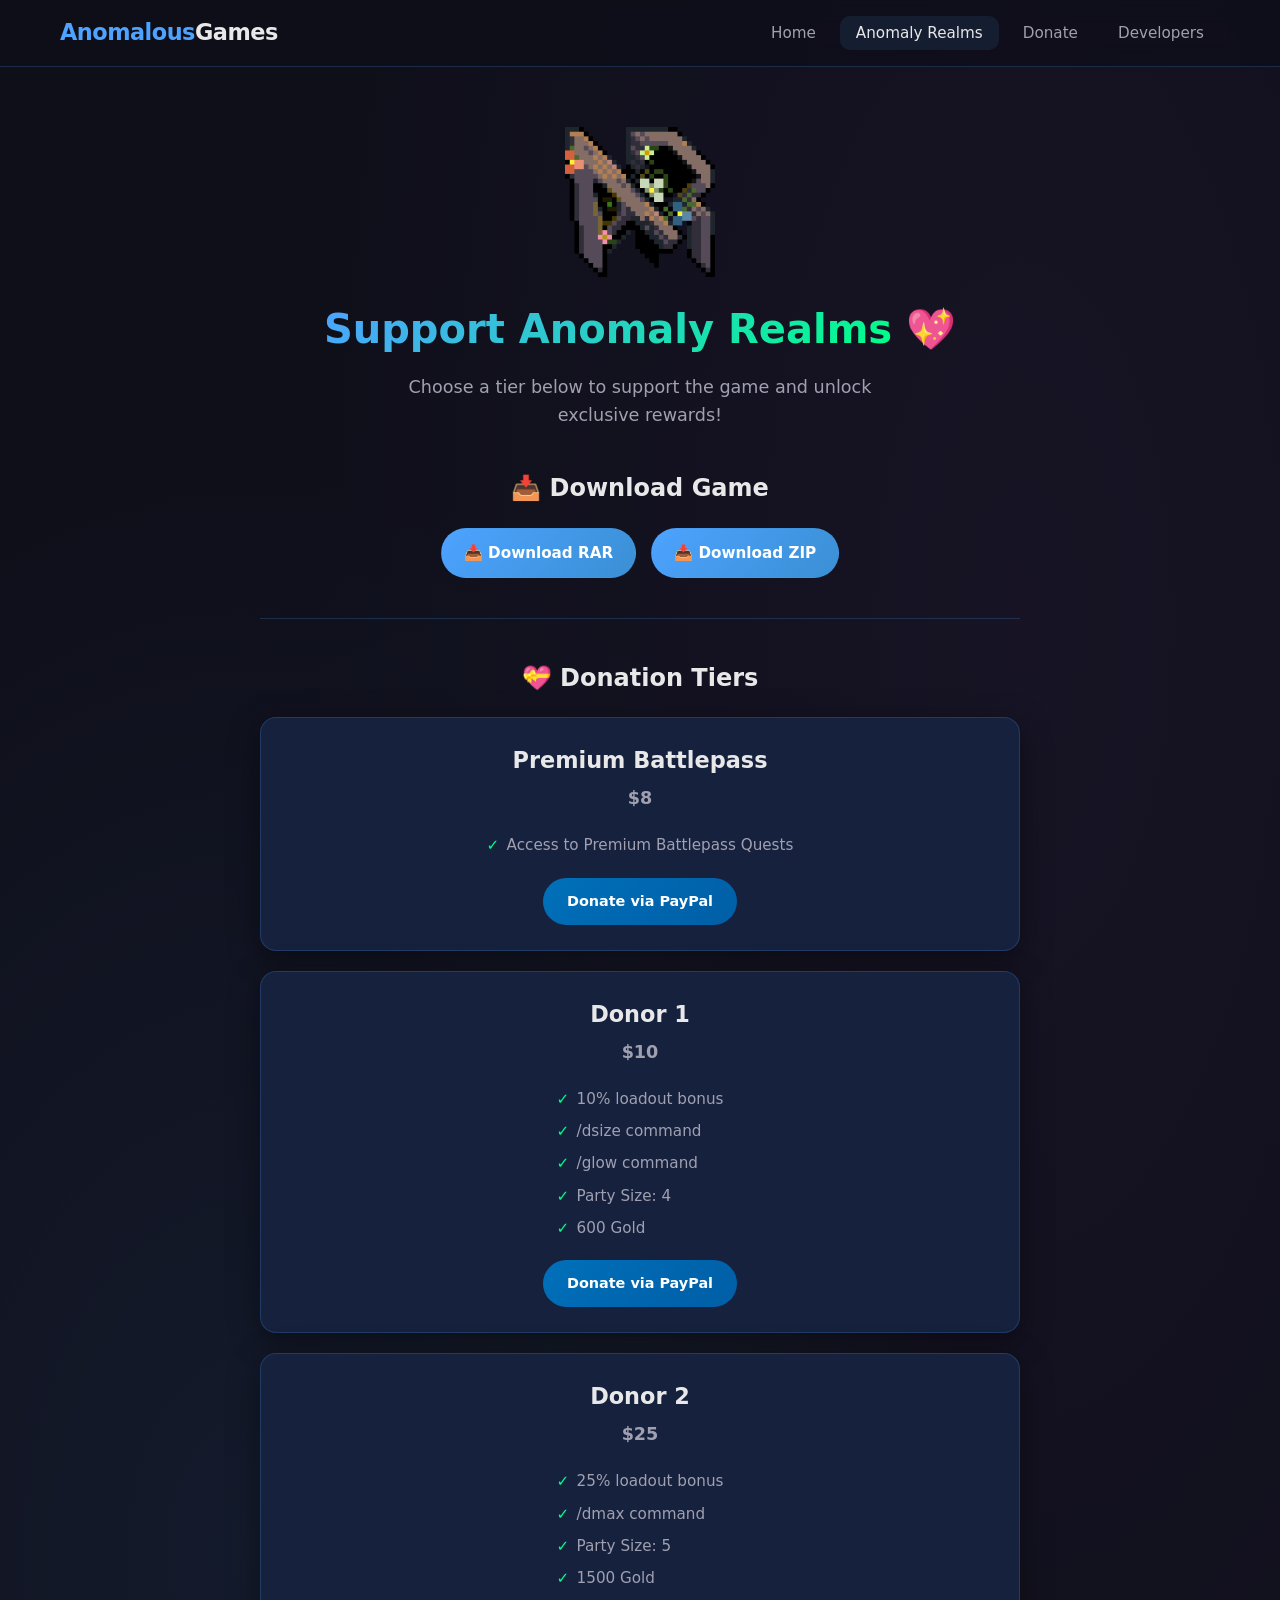
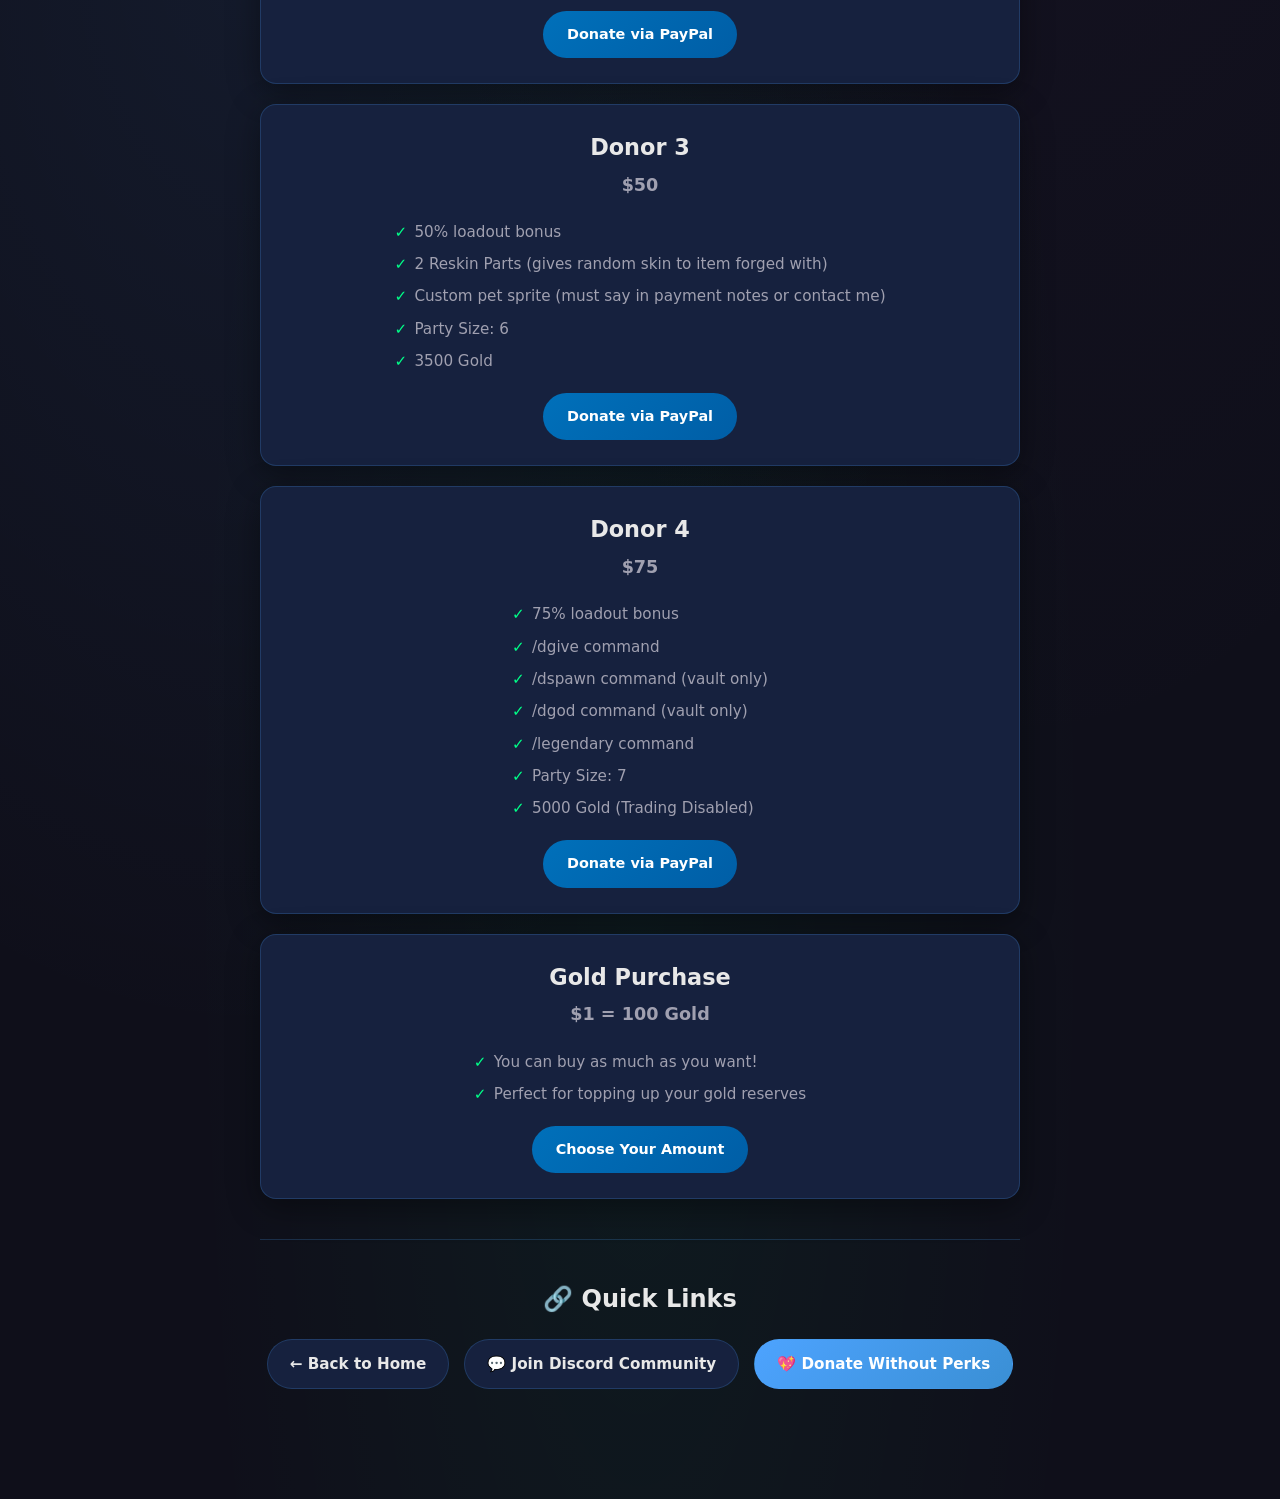
==== commit 6d861b65: "push" ====
--- a/support/anomaly.html
+++ b/support/anomaly.html
@@ -16,6 +16,7 @@
         <li><a href="../index.html">Home</a></li>
         <li><a href="anomaly.html" class="active">Anomaly Realms</a></li>
         <li><a href="donate.html">Donate</a></li>
+        <li><a href="../developers.html">Developers</a></li>
       </ul>
     </div>
   </nav>
